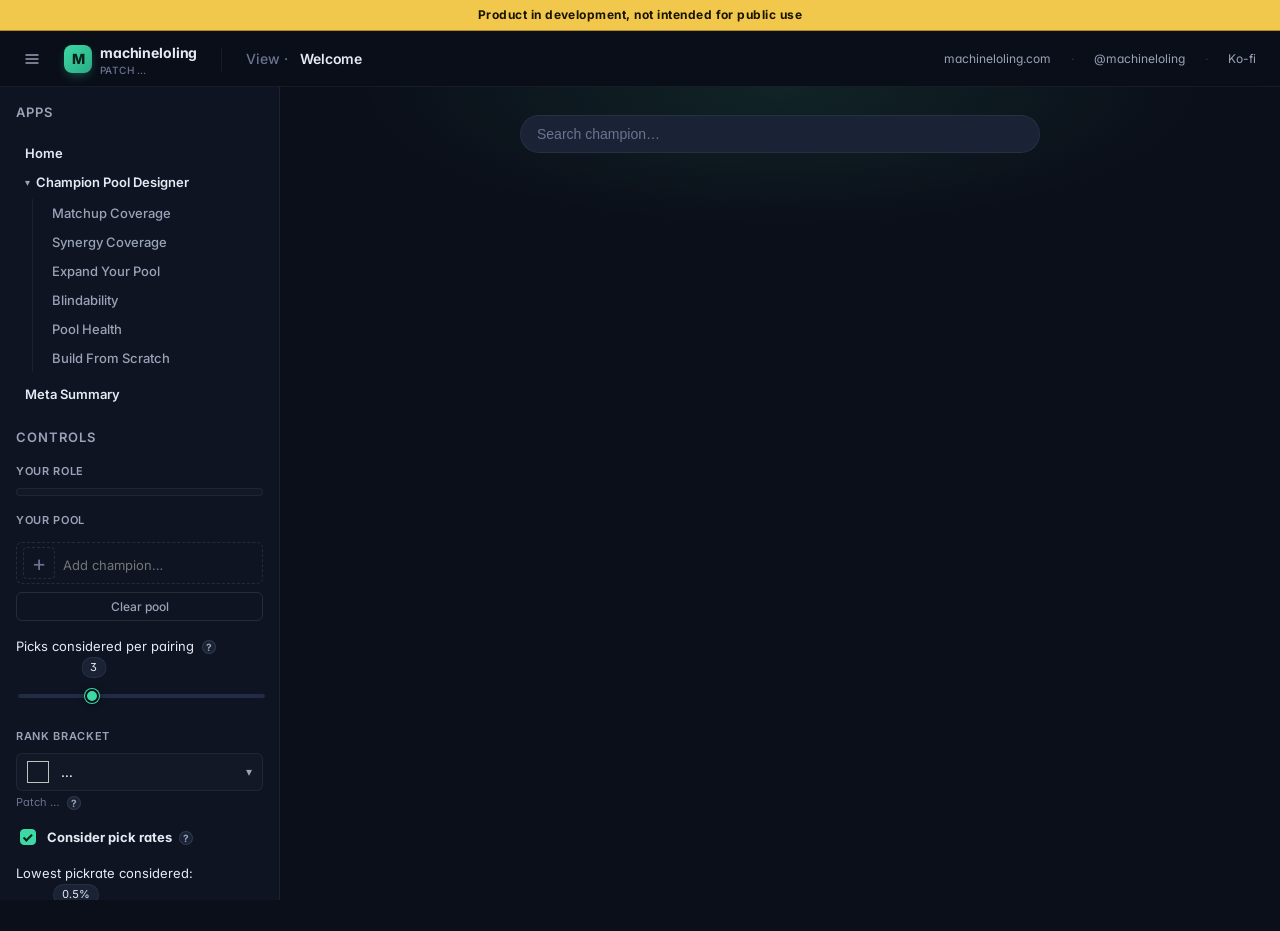
==== frontend/index.html @ 07b991ee "Rebrand to machineloling; strip welcome page to bare search bar Title + topbar now say 'machinelolin" ====
<!DOCTYPE html>
<html lang="en">
<head>
<meta charset="UTF-8">
<meta name="viewport" content="width=device-width, initial-scale=1">
<meta name="color-scheme" content="dark">
<meta name="theme-color" content="#0B0F19">
<title>machineloling</title>
<link rel="preconnect" href="https://fonts.googleapis.com">
<link rel="preconnect" href="https://fonts.gstatic.com" crossorigin>
<link rel="stylesheet" href="https://fonts.googleapis.com/css2?family=Inter:wght@400;500;600;700;800&display=swap">
<link rel="stylesheet" href="style.css?v=75">
<script src="https://cdn.plot.ly/plotly-cartesian-2.35.2.min.js" charset="utf-8"></script>
</head>
<body>
<div id="dev-banner" role="note">Product in development, not intended for public use</div>
<div id="app" class="app-shell" data-sidebar="expanded">
  <script>
    // Pre-paint: pick the correct sidebar state before the browser renders
    // the welcome content. This runs synchronously after <div id="app">
    // opens, so the attribute is set before first paint — no flash of an
    // overlay sidebar on phones while the main ES module loads.
    (function () {
      try {
        var el = document.currentScript && document.currentScript.parentElement;
        if (!el) el = document.getElementById("app");
        if (!el) return;
        var saved = null;
        try { saved = localStorage.getItem("sidebar"); } catch (_) {}
        var mm = window.matchMedia;
        var narrow = mm && (
          mm("(max-width: 1100px)").matches ||
          mm("(pointer: coarse) and (max-width: 1200px)").matches
        );
        var state = narrow
          ? "collapsed"
          : (saved === "collapsed" ? "collapsed" : "expanded");
        el.setAttribute("data-sidebar", state);
      } catch (_) { /* never let this block paint */ }
    })();
  </script>
  <header id="topbar">
    <button id="sidebar-toggle" class="icon-btn" aria-label="Toggle sidebar" title="Toggle sidebar">
      <svg viewBox="0 0 24 24" fill="none" stroke="currentColor" stroke-width="2" stroke-linecap="round" stroke-linejoin="round" aria-hidden="true">
        <line x1="3" y1="6"  x2="21" y2="6"/>
        <line x1="3" y1="12" x2="21" y2="12"/>
        <line x1="3" y1="18" x2="21" y2="18"/>
      </svg>
    </button>
    <div class="topbar-brand">
      <span class="brand-mark" aria-hidden="true">M</span>
      <span class="brand-name">
        machineloling
        <span class="brand-sub" id="brand-sub-patch">Patch …</span>
      </span>
    </div>
    <div class="topbar-divider" aria-hidden="true"></div>
    <div id="topbar-title" aria-live="polite">
      <span class="crumb">View ·</span>
      <span id="topbar-title-text">Welcome</span>
    </div>
    <div class="topbar-spacer"></div>
    <nav class="topbar-links" aria-label="Author links">
      <a href="https://machineloling.com/" target="_blank" rel="noopener noreferrer">machineloling.com</a>
      <span class="sep" aria-hidden="true">·</span>
      <a href="https://x.com/machineloling" target="_blank" rel="noopener noreferrer">@machineloling</a>
      <span class="sep" aria-hidden="true">·</span>
      <a href="https://ko-fi.com/machineloling" target="_blank" rel="noopener noreferrer">Ko-fi</a>
    </nav>
  </header>
  <aside id="sidebar">
    <nav id="app-nav" aria-label="Apps">
      <h1>Apps</h1>
      <button type="button" class="nav-item nav-standalone" data-view="welcome">Home</button>
      <div class="nav-group" data-app="cpd" data-expanded="true">
        <button type="button" class="nav-group-trigger" aria-expanded="true">
          <span class="nav-caret" aria-hidden="true">▾</span>
          <span class="nav-group-label">Champion Pool Designer</span>
        </button>
        <div class="nav-group-items">
          <button type="button" class="nav-item" data-view="matchup">Matchup Coverage</button>
          <button type="button" class="nav-item" data-view="synergy">Synergy Coverage</button>
          <button type="button" class="nav-item" data-view="replacements">Expand Your Pool</button>
          <button type="button" class="nav-item" data-view="blindability">Blindability</button>
          <button type="button" class="nav-item" data-view="health">Pool Health</button>
          <button type="button" class="nav-item" data-view="builder">Build From Scratch</button>
        </div>
      </div>
      <button type="button" class="nav-item nav-standalone" data-view="meta">Meta Summary</button>
    </nav>

    <h1>Controls</h1>

    <div class="field">
      <span class="field-label">Your role</span>
      <div id="role-strip" class="role-strip" role="radiogroup" aria-label="Your role"></div>
      <select id="role" class="visually-hidden" tabindex="-1" aria-hidden="true">
        <option value="TOP">TOP</option>
        <option value="JUNGLE">JUNGLE</option>
        <option value="MID">MID</option>
        <option value="ADC">ADC</option>
        <option value="SUP" selected>SUP</option>
      </select>
    </div>

    <div class="field">
      <span class="field-label">Your pool</span>
      <div id="pool-input-wrap" class="pool-stack">
        <div id="pool-chips"></div>
        <div id="pool-add-slot" class="pool-add-slot">
          <span class="pool-add-plus" aria-hidden="true">+</span>
          <input id="pool-search" type="text" placeholder="Add champion…" autocomplete="off">
        </div>
        <div id="pool-suggestions"></div>
      </div>
      <button id="clear-pool" class="btn-sm">Clear pool</button>
    </div>

    <label>Picks considered per pairing <span class="info-tip tip-right" tabindex="0" role="button" aria-label="More info" data-tip="Only your pool's X best champions against each opponent (or partner) count toward the score. Lower X rewards a single strong counter; higher X rewards depth.">?</span> <span id="top-x-val">3</span>
      <input id="top-x" type="range" min="1" max="8" step="1" value="3">
    </label>

    <div class="field">
      <span class="field-label">Rank bracket</span>
      <div id="rank-dropdown" class="rank-dropdown">
        <button id="rank-trigger" type="button" class="rank-trigger"
                aria-haspopup="listbox" aria-expanded="false"
                aria-label="Rank bracket">
          <img class="rank-trigger-icon" alt="">
          <span class="rank-trigger-label">…</span>
          <span class="rank-trigger-caret" aria-hidden="true">▾</span>
        </button>
        <div id="rank-menu" class="rank-menu" role="listbox" hidden></div>
      </div>
      <select id="patch" class="visually-hidden" tabindex="-1" aria-hidden="true"></select>
      <span class="hint" style="margin-left:0;"><span id="sidebar-patch-label">Patch …</span> <span class="info-tip tip-right" tabindex="0" role="button" aria-label="More info" data-tip="This bracket's pick rates drive PR-weighted scoring and the PR floor. Matchup and synergy Δ values come from a cross-patch D+ dataset (16.1–16.4), so they don't change when you switch brackets — only playrates do.">?</span></span>
    </div>

    <label class="checkbox-label">
      <input id="pr-weighted" type="checkbox" checked>
      <strong>Consider pick rates <span class="info-tip tip-right" tabindex="0" role="button" aria-label="More info" data-tip="Each opponent/partner column is weighted by its solo-queue pick rate, so common matchups count more than rare ones.">?</span></strong>
    </label>

    <label>Lowest pickrate considered: <span id="pr-floor-val">0.5%</span>
      <input id="pr-floor" type="range" min="0.1" max="2" step="0.05" value="0.5">
    </label>

    <div id="status"></div>
  </aside>

  <main id="main">
    <div class="tabs-top">
      <button class="tab-btn active" data-view="welcome">Welcome</button>
      <button class="tab-btn" data-view="matchup">Matchup Coverage</button>
      <button class="tab-btn" data-view="synergy">Synergy Coverage</button>
      <button class="tab-btn" data-view="replacements">Expand Your Pool</button>
      <button class="tab-btn" data-view="blindability">Blindability</button>
      <button class="tab-btn" data-view="meta">Meta summary</button>
      <button class="tab-btn" data-view="health">Pool Health</button>
      <button class="tab-btn" data-view="builder">Build From Scratch</button>
    </div>

    <!-- Welcome / landing tab -->
    <section id="view-welcome" class="view active">
      <div class="welcome-wrap">
        <div class="welcome-search-wrap">
          <input id="welcome-champ-search" class="welcome-champ-search" type="text"
                 placeholder="Search champion…" autocomplete="off" aria-label="Search champion">
        </div>
      </div>
    </section>

    <!-- Coverage tab content (Matchup + Synergy share this) -->
    <section id="view-coverage" class="view">
      <div class="tabs-sub" id="role-tabs"></div>
      <div id="coverage-headline"></div>
      <div id="coverage-problems"></div>
      <div id="heatmap"></div>
      <div class="hm-key">
        <span class="key-item"><span class="hm-key-swatch swatch-bold"></span>Bold cell = your top picks</span>
        <span class="key-item"><span class="hm-key-swatch swatch-faint"></span>Faint cell = rest of pool</span>
        <span class="key-item"><span class="hm-key-swatch swatch-grad"></span>Cell color = winrate edge (blue win → red loss)</span>
        <span class="key-item">Bar above = average edge of your top picks vs that opponent</span>
      </div>
      <div id="coverage-mvps"></div>
    </section>

    <!-- Blindability -->
    <section id="view-blindability" class="view">
      <div id="blind-scatter"></div>
      <div id="blind-table"></div>
    </section>

    <!-- Expand Your Pool (a.k.a. Replacement Finder, add-only) -->
    <section id="view-replacements" class="view">
      <details class="weights-collapsible" open>
        <summary>What matters to you</summary>
        <fieldset class="weights-box">
          <label>Lane matchups: <span id="w-in-lane-val">0.7</span>
            <input id="w-in-lane" type="range" min="0" max="1" step="0.1" value="0.7">
          </label>
          <label>Teamcomp Matchup: <span id="w-out-lane-val">0.5</span>
            <input id="w-out-lane" type="range" min="0" max="1" step="0.1" value="0.5">
          </label>
          <label>Team synergy: <span id="w-synergy-val">1.0</span>
            <input id="w-synergy" type="range" min="0" max="1" step="0.1" value="1.0">
          </label>
          <label>Blindability: <span id="w-blind-val">0.9</span>
            <input id="w-blind" type="range" min="0" max="1" step="0.1" value="0.9">
          </label>
        </fieldset>
      </details>
      <div id="repl-top-picks"></div>
      <h3 class="section-h">All candidates</h3>
      <div id="repl-table"></div>
    </section>

    <!-- Meta summary -->
    <section id="view-meta" class="view">
      <h2 style="color:var(--text);margin-bottom:6px;">Meta summary — <span id="meta-view-patch-label">patch …</span> <span class="info-tip" tabindex="0" role="button" aria-label="More info" data-tip="Stacked bars show each champion's share of role games, Silver → Master+. Bars sum to 100% per bracket. Ribbons connect the same champion across adjacent brackets so you can trace popularity shifts.">?</span></h2>
      <div id="meta-charts"></div>
    </section>

    <!-- Pool Health -->
    <section id="view-health" class="view">
      <div id="health-summary-head"></div>
      <h3 class="section-h">Pool strength curves</h3>
      <div id="health-strength"></div>
      <h3 class="section-h">Coverage by enemy role</h3>
      <div id="health-matchup-table"></div>
      <h3 class="section-h">Coverage by partner role</h3>
      <div id="health-synergy-table"></div>
      <h3 class="section-h">Redundancy — who overlaps in your pool</h3>
      <p class="muted" style="margin:-2px 0 8px;font-size:12px;">
        Correlations measure how similarly two pool members perform across the
        same opponents / partners. <b style="color:#3fb37f;">Green</b> = redundant
        coverage; <b style="color:#d97a4a;">orange</b> = complementary picks.
      </p>
      <div id="health-redundancy-table"></div>
      <div id="health-redundancy-heatmap" style="margin-top:18px;"></div>
    </section>

    <!-- Build From Scratch -->
    <section id="view-builder" class="view">
      <div class="eq-box" id="pb-equation"></div>
      <div class="builder-grid">
        <div class="builder-col">
          <h3 class="section-h">Definite picks <span class="muted" style="font-weight:400;font-size:12px;">— always in the pool</span></h3>
          <div class="pb-pool-stack">
            <div id="pb-definite-chips" class="pool-chips"></div>
            <div id="pb-definite-add" class="pool-add-slot">
              <input id="pb-definite-search" type="text" placeholder="Add a champion…">
              <div id="pb-definite-suggestions" class="pool-suggestions"></div>
            </div>
          </div>
        </div>
        <div class="builder-col">
          <h3 class="section-h">Maybe picks <span class="muted" style="font-weight:400;font-size:12px;">— candidates to fill the rest</span></h3>
          <div class="pb-pool-stack">
            <div id="pb-maybe-chips" class="pool-chips"></div>
            <div id="pb-maybe-add" class="pool-add-slot">
              <input id="pb-maybe-search" type="text" placeholder="Add a candidate…">
              <div id="pb-maybe-suggestions" class="pool-suggestions"></div>
            </div>
          </div>
        </div>
      </div>
      <div class="builder-controls">
        <label class="builder-target">
          <span>Target pool size: <b id="pb-target-val">6</b></span>
          <input id="pb-target" type="range" min="2" max="8" step="1" value="6">
        </label>
        <div id="pb-combo-count" class="pb-combo-count"></div>
        <button id="pb-build" class="btn-primary" type="button">Build pools</button>
      </div>

      <h3 class="section-h">Ranked pools</h3>
      <div id="pb-result-table"></div>

      <div id="pb-selected-summary"></div>
      <div id="pb-strength" style="margin-top:12px;"></div>

      <div class="pb-preview-head">
        <h3 class="section-h" style="margin:0;">Selected pool — coverage preview</h3>
        <label class="pb-view-label">View:
          <select id="pb-view" class="select-styled"></select>
        </label>
      </div>
      <div id="pb-selected-hm"></div>
    </section>
  </main>
</div>

<script>
  // Phase 5: data-source config consumed by src/api.js. Set baseUrl="" (or
  // delete this block) to fall back to the bundled ./data/ artifacts.
  window.POOL_DESIGNER_DATA = {
    baseUrl: "https://pooldesigner-demo.s3.amazonaws.com/artifacts",
    defaultTier: "diamond",
  };
</script>
<script type="module" src="src/main.js?v=75"></script>
<script data-goatcounter="https://machineloling.goatcounter.com/count"
        async src="//gc.zgo.at/count.js"></script>
</body>
</html>
---- frontend/style.css ----
/* ─────────────────────────────────────────────────────────────────────────
   Pool Designer — design system (U.GG-grade dark dashboard)

   All visual primitives are token-driven. JS-emitted class names from
   frontend/src/views/* and widgets/* are intentionally preserved here so
   no markup changes are required outside of the additive shell.
   ───────────────────────────────────────────────────────────────────────── */

:root {
  /* Surfaces ─ layered, never pure black */
  --bg:           #0B0F19;
  --surface-1:    #121826;   /* cards */
  --surface-2:    #1A2236;   /* elevated / hover */
  --surface-3:    #222B43;   /* row hover, selected */
  --surface-rail: #0E1422;   /* sidebar/topbar tint */
  --overlay:      rgba(11, 15, 25, 0.72);

  /* Borders / dividers */
  --border-subtle: rgba(255, 255, 255, 0.06);
  --border:        rgba(255, 255, 255, 0.10);
  --border-strong: rgba(255, 255, 255, 0.16);

  /* Text */
  --text:          #E6EAF2;
  --text-muted:    #9AA3B7;
  --text-dim:      #6B7390;
  --text-on-accent:#06231A;

  /* Accent (teal — preserves brand) */
  --accent:        #3DD9A4;
  --accent-strong: #6FE2B5;
  --accent-soft:   rgba(61, 217, 164, 0.14);
  --accent-bar:    rgba(61, 217, 164, 0.28);
  --accent-ring:   rgba(61, 217, 164, 0.45);

  /* Semantic data palette — encodes meaning, do not retheme */
  --c-matchup:     #E6C978;
  --c-synergy:     #7FC0E8;
  --c-blind:       #C9A4D8;
  --c-total:       #6FE2B5;
  --c-pos:         #3DD9A4;
  --c-neg:         #E07B4A;

  /* Radii */
  --r-sm:   6px;
  --r-md:   10px;
  --r-lg:   14px;
  --r-pill: 999px;

  /* Shadows */
  --shadow-sm:   0 1px 0 rgba(255,255,255,0.04) inset, 0 1px 2px rgba(0,0,0,0.4);
  --shadow-md:   0 8px 24px -8px rgba(0,0,0,0.6);
  --shadow-glow: 0 0 0 1px var(--accent-ring), 0 8px 28px -10px rgba(61,217,164,0.35);

  /* Spacing (8px grid) */
  --s-1:  4px;
  --s-2:  8px;
  --s-3: 12px;
  --s-4: 16px;
  --s-5: 20px;
  --s-6: 24px;
  --s-8: 32px;

  /* Typography */
  --font-sans: "Inter", -apple-system, BlinkMacSystemFont, "Segoe UI",
               system-ui, sans-serif;
  --font-num:  "Inter", ui-monospace, "SF Mono", Menlo, monospace;

  --fs-h1: 22px;
  --fs-h2: 16px;
  --fs-h3: 13px;
  --fs-body: 13px;
  --fs-sm: 12px;
  --fs-xs: 11px;

  /* Motion */
  --ease:     cubic-bezier(.2, .7, .2, 1);
  --dur-fast: 120ms;
  --dur:      180ms;

  /* Shell metrics */
  --topbar-h:    56px;
  --sidebar-w:   280px;
  --sidebar-w-collapsed: 64px;
}

/* ── Reset ─────────────────────────────────────────────────────────────── */
*, *::before, *::after { box-sizing: border-box; }
html, body { margin: 0; padding: 0; height: 100%; }
html, body { overflow-x: hidden; max-width: 100vw; }
body {
  background: var(--bg);
  color: var(--text);
  font-family: var(--font-sans);
  font-size: var(--fs-body);
  line-height: 1.5;
  -webkit-font-smoothing: antialiased;
  text-rendering: optimizeLegibility;
  font-feature-settings: "cv11", "ss01";
}
a { color: var(--accent-strong); text-decoration: none; }
a:hover { color: var(--accent); text-decoration: underline; }
button { font-family: inherit; }

/* Custom scrollbars (WebKit + Firefox) */
* { scrollbar-width: thin; scrollbar-color: var(--surface-3) transparent; }
*::-webkit-scrollbar { width: 10px; height: 10px; }
*::-webkit-scrollbar-track { background: transparent; }
*::-webkit-scrollbar-thumb {
  background: var(--surface-3);
  border: 2px solid transparent;
  background-clip: padding-box;
  border-radius: 8px;
}
*::-webkit-scrollbar-thumb:hover { background-color: var(--border-strong); background-clip: padding-box; }

/* Screen-reader-only helper (preserves hidden form-control semantics). */
.visually-hidden {
  position: absolute !important;
  width: 1px; height: 1px;
  padding: 0; margin: -1px;
  overflow: hidden; clip: rect(0, 0, 0, 0);
  white-space: nowrap; border: 0;
}

/* Focus rings (only when the user is keyboarding) */
:focus { outline: none; }
:focus-visible {
  outline: none;
  box-shadow: 0 0 0 2px var(--bg), 0 0 0 4px var(--accent-ring);
  border-radius: var(--r-sm);
}

/* ── App shell (grid) ──────────────────────────────────────────────────── */
.app-shell {
  display: grid;
  grid-template-columns: var(--sidebar-w) 1fr;
  grid-template-rows: var(--topbar-h) 1fr;
  grid-template-areas:
    "topbar topbar"
    "side   main";
  min-height: 100vh;
  transition: grid-template-columns var(--dur) var(--ease);
}
.app-shell[data-sidebar="collapsed"] {
  /* Collapsed = fully hidden sidebar at every viewport width. The sidebar
     itself is taken out of flow (position: fixed below) and slid off-screen,
     so the grid only needs a single main column. Avoids the previous 64px
     desktop "strip" state that confused users when they widened the window
     while collapsed. */
  grid-template-columns: 1fr;
  grid-template-areas:
    "topbar"
    "main";
}

/* Legacy #app fallback if shell wrapper is not present (defensive). */
#app:not(.app-shell) { display: flex; min-height: 100vh; }

/* ── Topbar ────────────────────────────────────────────────────────────── */
#topbar {
  grid-area: topbar;
  display: flex;
  align-items: center;
  gap: var(--s-4);
  padding: 0 var(--s-4);
  background: rgba(11, 15, 25, 0.78);
  backdrop-filter: saturate(140%) blur(10px);
  -webkit-backdrop-filter: saturate(140%) blur(10px);
  border-bottom: 1px solid var(--border-subtle);
  position: sticky; top: 0; z-index: 50;
}
.topbar-brand {
  display: flex; align-items: center; gap: var(--s-2);
  font-weight: 700; letter-spacing: -0.01em;
  color: var(--text);
  flex-shrink: 0;
}
.topbar-brand .brand-mark {
  width: 28px; height: 28px; border-radius: 8px;
  background: linear-gradient(135deg, var(--accent) 0%, #2BAA85 100%);
  display: grid; place-items: center;
  color: var(--text-on-accent);
  font-weight: 800; font-size: 14px;
  box-shadow: 0 4px 12px -4px rgba(61,217,164,0.5);
}
.topbar-brand .brand-name { font-size: 14px; }
.topbar-brand .brand-name .brand-sub {
  display: block; font-size: 10px; color: var(--text-dim);
  font-weight: 500; letter-spacing: 0.04em; text-transform: uppercase;
  line-height: 1; margin-top: 2px;
}
.topbar-divider {
  width: 1px; height: 24px;
  background: var(--border-subtle);
  margin: 0 var(--s-2);
}
#topbar-title {
  font-size: 14px;
  color: var(--text);
  font-weight: 600;
  letter-spacing: -0.005em;
}
#topbar-title .crumb {
  color: var(--text-dim);
  font-weight: 500;
  margin-right: var(--s-2);
}
.topbar-spacer { flex: 1; }
.topbar-links {
  display: flex; align-items: center; gap: var(--s-3);
  font-size: var(--fs-sm);
  color: var(--text-muted);
}
.topbar-links a {
  color: var(--text-muted);
  padding: 4px 8px;
  border-radius: var(--r-sm);
  transition: color var(--dur-fast), background var(--dur-fast);
}
.topbar-links a:hover { color: var(--text); background: var(--surface-2); text-decoration: none; }
.topbar-links .sep { color: var(--border-strong); }
.icon-btn {
  display: inline-grid; place-items: center;
  width: 32px; height: 32px;
  background: transparent;
  border: 1px solid transparent;
  border-radius: var(--r-sm);
  color: var(--text-muted);
  cursor: pointer;
  transition: background var(--dur-fast), color var(--dur-fast), border-color var(--dur-fast);
}
.icon-btn:hover { background: var(--surface-2); color: var(--text); border-color: var(--border-subtle); }
.icon-btn svg { width: 16px; height: 16px; }

/* ── Sidebar ───────────────────────────────────────────────────────────── */
#sidebar {
  grid-area: side;
  background: var(--surface-rail);
  border-right: 1px solid var(--border-subtle);
  padding: var(--s-4) var(--s-4) var(--s-6);
  overflow-y: auto;
  position: sticky;
  top: var(--topbar-h);
  max-height: calc(100vh - var(--topbar-h));
}

/* ── Dev banner ─────────────────────────────────────────────────────────── */
#dev-banner {
  position: sticky;
  top: 0;
  z-index: 100;
  background: #f1c84b;
  color: #1a1300;
  text-align: center;
  font-weight: 700;
  font-size: 12px;
  letter-spacing: 0.04em;
  padding: 6px 12px;
  border-bottom: 1px solid #b58a1e;
}

/* ── App nav (sidebar) ──────────────────────────────────────────────────── */
#app-nav { margin-bottom: var(--s-5); }
#app-nav h1 {
  font-size: 13px;
  font-weight: 600;
  margin: 0 0 var(--s-3);
  color: var(--text-muted);
  text-transform: uppercase;
  letter-spacing: 0.08em;
}
#app-nav .nav-group { margin-bottom: var(--s-2); }
#app-nav .nav-group-trigger {
  display: flex; align-items: center; gap: 6px;
  width: 100%;
  background: transparent;
  border: 1px solid transparent;
  border-radius: var(--r-sm);
  padding: 6px 8px;
  color: var(--text);
  font-size: 13px;
  font-weight: 600;
  cursor: pointer;
  text-align: left;
}
#app-nav .nav-group-trigger:hover { background: var(--surface-2); }
#app-nav .nav-caret {
  display: inline-block;
  transition: transform var(--dur-fast) var(--ease);
  font-size: 10px;
  color: var(--text-muted);
}
#app-nav .nav-group[data-expanded="false"] .nav-caret { transform: rotate(-90deg); }
#app-nav .nav-group[data-expanded="false"] .nav-group-items { display: none; }
#app-nav .nav-group-items {
  display: flex;
  flex-direction: column;
  gap: 1px;
  margin: 2px 0 6px 16px;
  padding-left: 8px;
  border-left: 1px solid var(--border-subtle);
}
#app-nav .nav-item {
  display: block;
  width: 100%;
  text-align: left;
  background: transparent;
  border: 1px solid transparent;
  border-radius: var(--r-sm);
  padding: 5px 10px;
  color: var(--text-muted);
  font-size: 13px;
  font-weight: 500;
  cursor: pointer;
}
#app-nav .nav-item:hover { background: var(--surface-2); color: var(--text); }
#app-nav .nav-item.active {
  background: var(--surface-2);
  color: var(--text);
  font-weight: 600;
  box-shadow: inset 2px 0 0 var(--accent);
}
#app-nav .nav-standalone { margin-top: 4px; padding-left: 8px; font-weight: 600; color: var(--text); }

/* Old horizontal tab strip retired in favor of sidebar nav. Kept in DOM
   so existing event handlers / tests don't break, but hidden visually. */
.tabs-top { display: none !important; }

/* ── Welcome champion search ───────────────────────────────────────────── */
.welcome-search-wrap {
  display: flex; justify-content: center;
  margin: 0 auto var(--s-5); max-width: 520px;
}
.welcome-champ-search {
  width: 100%;
  background: var(--surface-2);
  border: 1px solid var(--border-subtle);
  border-radius: 999px;
  padding: 10px 16px;
  font-size: 14px;
  color: var(--text);
  outline: none;
  transition: border-color var(--dur-fast), box-shadow var(--dur-fast);
}
.welcome-champ-search:focus {
  border-color: var(--accent);
  box-shadow: 0 0 0 3px rgba(61,217,164,0.15);
}
.welcome-champ-search::placeholder { color: var(--text-dim); }

#sidebar h1 {
  font-size: 13px;
  font-weight: 600;
  margin: 0 0 var(--s-4);
  color: var(--text-muted);
  text-transform: uppercase;
  letter-spacing: 0.08em;
}

/* Collapsed-sidebar: slide the sidebar fully off-screen. We keep the
   sidebar in the DOM (and don't toggle display) so its inline form-control
   state survives across collapse/expand cycles. */
.app-shell[data-sidebar="collapsed"] #sidebar {
  position: fixed;
  top: var(--topbar-h);
  left: 0; bottom: 0;
  width: min(var(--sidebar-w), 86vw);
  z-index: 60;
  transform: translateX(-100%);
  transition: transform var(--dur) var(--ease);
  box-shadow: var(--shadow-md);
}

#sidebar .field { margin-bottom: var(--s-4); color: var(--text); }
#sidebar .field-label {
  display: block;
  margin-bottom: var(--s-2);
  font-size: var(--fs-xs);
  font-weight: 600;
  color: var(--text-muted);
  text-transform: uppercase;
  letter-spacing: 0.06em;
}
#sidebar label {
  display: block;
  margin-bottom: var(--s-4);
  color: var(--text);
  font-size: var(--fs-body);
}

/* Slider value-pill convention: <span> right after the slider label.
   For sliders, the pill is upgraded to a floating bubble that tracks the
   thumb (positioned via inline `left` set in main.js). */
#sidebar label > span:not(.hint):not(.info-tip) {
  display: inline-block;
  margin-left: var(--s-1);
  padding: 1px 8px;
  background: var(--surface-2);
  border: 1px solid var(--border-subtle);
  border-radius: var(--r-pill);
  font-family: var(--font-num);
  font-variant-numeric: tabular-nums;
  font-size: var(--fs-xs);
  color: var(--text);
}
/* Slider rows: label-text on row 1, floating value bubble above the
   thumb, slider on row 2, hint below. */
#sidebar label:has(> input[type="range"]) { position: relative; }
#sidebar label:has(> input[type="range"]) > input[type="range"] {
  margin-top: 28px;
}
#sidebar label > span.slider-bubble {
  position: absolute;
  top: 20px;
  left: 0;
  margin-left: 0;
  transform: translateX(-50%);
  pointer-events: none;
  z-index: 2;
  background: var(--accent-soft, var(--surface-2));
  border-color: var(--accent);
  color: var(--text);
  transition: none;
  white-space: nowrap;
}

#sidebar select,
#sidebar input[type="text"] {
  width: 100%;
  background: var(--surface-1);
  color: var(--text);
  border: 1px solid var(--border-subtle);
  border-radius: var(--r-sm);
  padding: 6px 10px;
  margin-top: var(--s-1);
  font-size: var(--fs-body);
  font-family: inherit;
  transition: border-color var(--dur-fast), background var(--dur-fast);
}
#sidebar select:hover,
#sidebar input[type="text"]:hover { border-color: var(--border); }
#sidebar select:focus,
#sidebar input[type="text"]:focus { border-color: var(--accent); background: var(--surface-2); }

/* Custom range slider */
#sidebar input[type="range"] {
  -webkit-appearance: none; appearance: none;
  width: 100%;
  height: 22px;
  background: transparent;
  margin-top: var(--s-2);
  cursor: pointer;
}
#sidebar input[type="range"]::-webkit-slider-runnable-track {
  height: 4px; background: var(--surface-3);
  border-radius: var(--r-pill);
}
#sidebar input[type="range"]::-moz-range-track {
  height: 4px; background: var(--surface-3);
  border-radius: var(--r-pill);
}
#sidebar input[type="range"]::-webkit-slider-thumb {
  -webkit-appearance: none; appearance: none;
  width: 14px; height: 14px; margin-top: -5px;
  background: var(--accent);
  border: 2px solid var(--bg);
  border-radius: 50%;
  box-shadow: 0 0 0 1px var(--accent), 0 2px 6px rgba(0,0,0,0.5);
  transition: transform var(--dur-fast);
}
#sidebar input[type="range"]::-moz-range-thumb {
  width: 14px; height: 14px;
  background: var(--accent);
  border: 2px solid var(--bg);
  border-radius: 50%;
  box-shadow: 0 0 0 1px var(--accent), 0 2px 6px rgba(0,0,0,0.5);
}
#sidebar input[type="range"]:hover::-webkit-slider-thumb { transform: scale(1.15); }
#sidebar input[type="range"]:focus-visible::-webkit-slider-thumb { box-shadow: 0 0 0 4px var(--accent-ring); }

/* Custom checkbox */
#sidebar .checkbox-label {
  display: flex; flex-wrap: wrap; align-items: center; gap: var(--s-2);
}
#sidebar .checkbox-label input[type="checkbox"] {
  appearance: none; -webkit-appearance: none;
  width: 16px; height: 16px;
  background: var(--surface-1);
  border: 1px solid var(--border-strong);
  border-radius: 4px;
  cursor: pointer;
  display: grid; place-items: center;
  transition: background var(--dur-fast), border-color var(--dur-fast);
}
#sidebar .checkbox-label input[type="checkbox"]:checked {
  background: var(--accent);
  border-color: var(--accent);
}
#sidebar .checkbox-label input[type="checkbox"]:checked::after {
  content: ""; width: 9px; height: 5px;
  border-left: 2px solid var(--text-on-accent);
  border-bottom: 2px solid var(--text-on-accent);
  transform: rotate(-45deg) translate(0, -1px);
}

#sidebar .hint {
  display: block;
  color: var(--text-dim);
  font-size: var(--fs-xs);
  line-height: 1.45;
  margin-top: var(--s-1);
  margin-left: 0;
  flex-basis: 100%;
}

#sidebar .weights-box {
  background: var(--surface-1);
  border: 1px solid var(--border-subtle);
  border-radius: var(--r-md);
  padding: var(--s-3);
  margin: var(--s-2) 0 var(--s-4);
}
#sidebar .weights-box legend {
  color: var(--text-muted);
  font-size: var(--fs-xs);
  text-transform: uppercase;
  letter-spacing: 0.06em;
  padding: 0 var(--s-1);
}
#sidebar .weights-box label { font-size: var(--fs-sm); margin-top: var(--s-2); margin-bottom: var(--s-2); }
#sidebar .weights-box .hint { margin: 0 0 var(--s-2) 0; }

/* ── Info tip ──────────────────────────────────────────────────────────
   <span class="info-tip" data-tip="...">?</span>
   Small "(?)" glyph that reveals a themed tooltip on hover/focus.
   Use this in place of long inline explainer paragraphs. */
.info-tip {
  display: inline-flex;
  align-items: center;
  justify-content: center;
  width: 14px; height: 14px;
  margin-left: 4px;
  border-radius: 50%;
  background: var(--surface-2);
  color: var(--text-muted);
  border: 1px solid var(--border);
  font-size: 10px;
  font-weight: 700;
  line-height: 1;
  cursor: help;
  position: relative;
  user-select: none;
  /* `middle` keeps the glyph visually centred against neighbouring text
     of varying heights (slider labels with embedded value spans, checkbox
     rows where the (?) sits next to a checkbox input). `baseline` left
     it floating low against those siblings. */
  vertical-align: middle;
  transition: background var(--dur-fast), color var(--dur-fast), border-color var(--dur-fast);
}
.info-tip:hover,
.info-tip:focus-visible {
  background: var(--accent-soft);
  color: var(--accent);
  border-color: var(--accent-ring);
  outline: none;
}
.info-tip::after {
  /* The floater (see main.js _initInfoTips) handles the actual bubble so
     it can escape clipping containers like the sidebar; we keep nothing
     here. */
  content: none;
}
/* Body-level floater: rendered once, repositioned on hover/focus. */
.tip-floater {
  position: fixed;
  top: 0; left: 0;
  max-width: 280px;
  padding: 8px 10px;
  background: var(--surface-2);
  color: var(--text);
  border: 1px solid var(--border-strong);
  border-radius: var(--r-md);
  font-size: var(--fs-xs);
  line-height: 1.45;
  text-align: left;
  white-space: normal;
  box-shadow: 0 8px 24px rgba(0,0,0,0.5);
  opacity: 0;
  pointer-events: none;
  transition: opacity var(--dur-fast);
  z-index: 10000;
}
.tip-floater.visible { opacity: 1; }

/* Buttons */
.btn-sm {
  background: transparent;
  color: var(--text-muted);
  border: 1px solid var(--border);
  border-radius: var(--r-sm);
  padding: 6px 12px;
  font-size: var(--fs-sm);
  font-weight: 500;
  cursor: pointer;
  margin-top: var(--s-2);
  width: 100%;
  transition: background var(--dur-fast), color var(--dur-fast), border-color var(--dur-fast);
}
.btn-sm:hover { background: var(--surface-2); color: var(--text); border-color: var(--border-strong); }
.btn-primary {
  width: 100%;
  background: var(--accent);
  color: var(--text-on-accent);
  border: 1px solid var(--accent);
  border-radius: var(--r-sm);
  padding: 9px 16px;
  font-size: var(--fs-body);
  font-weight: 700;
  letter-spacing: 0.01em;
  cursor: pointer;
  margin-top: var(--s-2);
  transition: background var(--dur-fast), box-shadow var(--dur-fast), transform var(--dur-fast);
}
.btn-primary:hover { background: var(--accent-strong); box-shadow: var(--shadow-glow); transform: translateY(-1px); }
.btn-primary:active { transform: translateY(0); }
.btn-primary:disabled {
  background: var(--surface-2); border-color: var(--border-subtle);
  color: var(--text-dim); cursor: not-allowed;
  box-shadow: none; transform: none;
}

/* ── Role icon bar (sidebar + coverage sub-tabs) ──────────────────────── */
/* Continuous segmented control: outer track + flush inner segments. */
.role-strip {
  display: flex;
  align-items: stretch;
  gap: 2px;
  padding: 3px;
  background: var(--surface-1);
  border: 1px solid var(--border-subtle);
  border-radius: 8px;
}
.role-tile {
  flex: 1 1 0;
  min-width: 0;
  display: flex;
  align-items: center;
  justify-content: center;
  background: transparent;
  border: 1px solid transparent;
  border-radius: 4px;
  padding: 7px 0;
  cursor: pointer;
  transition: background var(--dur-fast), color var(--dur-fast), box-shadow var(--dur-fast);
}
.role-tile img {
  width: 20px; height: 20px;
  filter: brightness(1.8);
  opacity: 0.6;
  pointer-events: none;
  transition: opacity var(--dur-fast), filter var(--dur-fast);
}
.role-tile:hover { background: var(--surface-2); }
.role-tile:hover img { opacity: 0.95; }
.role-tile.active {
  background: var(--accent-soft);
  box-shadow: inset 0 0 0 1px var(--accent-ring);
}
.role-tile.active img { opacity: 1; filter: brightness(2.2); }

/* Coverage role sub-tabs + meta role tabs share the same compact
   segmented look so the bar is identical across Matchup, Synergy, and
   Playrate by Rank views. */
#role-tabs.role-strip,
.meta-role-tabs.role-strip {
  gap: 4px;
  padding: 3px;
  min-width: 0;
  width: max-content;
  max-width: 100%;
  /* #role-tabs also carries .tabs-sub which sets border-radius:pill;
     re-assert the squared 8px container here so coverage matches meta. */
  border-radius: 8px;
}
#role-tabs .role-tile,
.meta-role-tabs .role-tile {
  padding: 5px 10px;
}
#role-tabs .role-tile img,
.meta-role-tabs .role-tile img { width: 16px; height: 16px; }

/* ── Rank list (sidebar) ──────────────────────────────────────────────── */
.rank-list {
  display: flex;
  flex-direction: column;
  background: var(--surface-1);
  border: 1px solid var(--border-subtle);
  border-radius: var(--r-md);
  overflow: hidden;
}
.rank-row {
  display: flex;
  align-items: center;
  gap: var(--s-3);
  padding: 7px 10px;
  background: transparent;
  border: none;
  border-left: 3px solid transparent;
  color: var(--text);
  font-size: var(--fs-body);
  text-align: left;
  cursor: pointer;
  transition: background var(--dur-fast);
  font-family: inherit;
}
.rank-row + .rank-row { border-top: 1px solid var(--border-subtle); }
.rank-row img {
  width: 22px; height: 22px;
  object-fit: contain;
  flex-shrink: 0;
}
.rank-row .rank-name { flex: 1; font-weight: 500; }
.rank-row:hover { background: var(--surface-2); }
.rank-row.active {
  background: var(--surface-3);
  border-left-color: var(--accent);
  color: var(--text);
}
.rank-row[disabled] { opacity: 0.35; cursor: not-allowed; }

/* ── Rank dropdown (custom select with crests) ────────────────────────── */
.rank-dropdown { position: relative; margin-top: var(--s-1); }
.rank-trigger {
  display: flex;
  align-items: center;
  gap: var(--s-3);
  width: 100%;
  padding: 7px 10px;
  background: var(--surface-1);
  color: var(--text);
  border: 1px solid var(--border-subtle);
  border-radius: var(--r-sm);
  font-size: var(--fs-body);
  font-family: inherit;
  text-align: left;
  cursor: pointer;
  transition: border-color var(--dur-fast), background var(--dur-fast);
}
.rank-trigger:hover { border-color: var(--border); }
.rank-trigger:focus-visible,
.rank-dropdown.open .rank-trigger {
  outline: none;
  border-color: var(--accent);
  background: var(--surface-2);
}
.rank-trigger-icon {
  width: 22px; height: 22px;
  object-fit: contain;
  flex-shrink: 0;
}
.rank-trigger-icon[src=""] { visibility: hidden; }
.rank-trigger-label { flex: 1; font-weight: 500; }
.rank-trigger-caret {
  color: var(--text-muted, var(--text));
  font-size: 12px;
  transition: transform var(--dur-fast);
}
.rank-dropdown.open .rank-trigger-caret { transform: rotate(180deg); }

.rank-menu {
  position: absolute;
  top: calc(100% + 4px);
  left: 0;
  right: 0;
  z-index: 50;
  display: flex;
  flex-direction: column;
  background: var(--surface-1);
  border: 1px solid var(--border-subtle);
  border-radius: var(--r-md);
  box-shadow: 0 6px 18px rgba(0,0,0,0.35);
  overflow: hidden;
}
.rank-menu[hidden] { display: none; }
.rank-menu .rank-row { width: 100%; }
.rank-menu .rank-row.active {
  background: var(--surface-3);
  border-left-color: var(--accent);
}

/* ── Pool chip multiselect ────────────────────────────────────────────── */
#pool-input-wrap, .pool-input-wrap {
  background: var(--surface-1);
  border: 1px solid var(--border-subtle);
  border-radius: var(--r-sm);
  padding: 4px;
  margin-top: var(--s-1);
  position: relative;
  transition: border-color var(--dur-fast);
}
#pool-input-wrap:focus-within, .pool-input-wrap:focus-within {
  border-color: var(--accent);
}

/* Stacked variant (sidebar Your-pool): chips and add slot render as
   full-width vertical rows instead of pills. */
#pool-input-wrap.pool-stack {
  background: transparent;
  border: none;
  padding: 0;
  display: flex;
  flex-direction: column;
  gap: 6px;
}
.pool-stack #pool-chips {
  display: flex;
  flex-direction: column;
  gap: 4px;
}
.pool-row {
  display: flex;
  align-items: center;
  gap: 8px;
  padding: 4px 6px 4px 4px;
  background: var(--surface-1);
  border: 1px solid var(--border-subtle);
  border-radius: var(--r-sm);
  transition: background var(--dur-fast), border-color var(--dur-fast);
}
.pool-row:hover { background: var(--surface-2); border-color: var(--border); }
.pool-row img,
.pool-row .champ-icon {
  width: 32px; height: 32px;
  border-radius: 4px;
  flex-shrink: 0;
}
.pool-row-name {
  flex: 1;
  font-size: var(--fs-body);
  color: var(--text);
  overflow: hidden;
  text-overflow: ellipsis;
  white-space: nowrap;
}
.pool-row-x {
  background: transparent;
  border: none;
  color: var(--text-dim);
  font-size: 18px;
  line-height: 1;
  padding: 2px 6px;
  cursor: pointer;
  border-radius: var(--r-sm);
  transition: background var(--dur-fast), color var(--dur-fast);
}
.pool-row-x:hover { background: var(--c-neg); color: var(--text); }

.pool-add-slot {
  display: flex;
  align-items: center;
  gap: 8px;
  padding: 4px 6px;
  background: transparent;
  border: 1.5px dashed var(--border);
  border-radius: var(--r-sm);
  min-height: 42px;
  transition: border-color var(--dur-fast), background var(--dur-fast);
  cursor: text;
}
.pool-add-slot:hover,
.pool-add-slot:focus-within {
  border-color: var(--accent);
  border-style: solid;
  background: var(--surface-1);
}
.pool-add-plus {
  width: 32px; height: 32px;
  display: flex;
  align-items: center;
  justify-content: center;
  font-size: 22px;
  line-height: 1;
  color: var(--text-dim);
  border: 1.5px dashed var(--border);
  border-radius: 4px;
  flex-shrink: 0;
  transition: color var(--dur-fast), border-color var(--dur-fast);
}
.pool-add-slot:hover .pool-add-plus,
.pool-add-slot:focus-within .pool-add-plus {
  color: var(--accent);
  border-color: var(--accent);
  border-style: solid;
}
.pool-stack #pool-search {
  background: transparent !important;
  border: none !important;
  padding: 4px 0 !important;
  flex: 1;
  outline: none;
  color: var(--text);
  font-family: inherit;
  font-size: var(--fs-body);
  min-width: 0;
}

#pool-chips, .pool-chips, #pb-definite-chips, #pb-maybe-chips, #cmp-champ-chip {
  display: flex; flex-wrap: wrap; gap: 4px;
}
#pool-search, #pb-definite-search, #pb-maybe-search, #cmp-champ-search {
  background: transparent !important;
  border: none !important;
  padding: 4px 6px !important;
  flex: 1; min-width: 80px; outline: none;
  color: var(--text);
  font-family: inherit;
  font-size: var(--fs-body);
}
.pool-chip {
  display: inline-flex;
  align-items: center;
  gap: 6px;
  background: var(--surface-2);
  border: 1px solid var(--border-subtle);
  border-radius: var(--r-pill);
  padding: 2px 4px 2px 2px;
  font-size: var(--fs-sm);
  color: var(--text);
  transition: background var(--dur-fast), border-color var(--dur-fast);
}
.pool-chip:hover { background: var(--surface-3); border-color: var(--border); }
/* Default champion icon shape (used in tables, heatmap labels, comparer
   tiles, etc.) is a soft-cornered square. Inside pool chips and the
   sidebar role bar the icon is circular to match the rounded chip. */
.champ-icon { border-radius: 3px; }
.pool-chip img,
.pool-chip .champ-icon { width: 20px; height: 20px; border-radius: 50%; }
.pool-chip .x {
  cursor: pointer; color: var(--text-dim);
  padding: 0 4px;
  margin-left: 0;
  border-left: none;
  border-radius: var(--r-pill);
  font-size: 14px; line-height: 1;
  transition: color var(--dur-fast), background var(--dur-fast);
}
.pool-chip .x:hover { background: var(--c-neg); color: var(--text); }

#pool-suggestions, .pool-suggestions {
  position: absolute;
  top: 100%; left: 0; right: 0;
  background: var(--surface-2);
  border: 1px solid var(--border);
  border-radius: var(--r-sm);
  margin-top: 4px;
  max-height: 240px;
  overflow-y: auto;
  z-index: 1000;
  display: none;
  box-shadow: var(--shadow-md);
}
#pool-suggestions.open, .pool-suggestions.open { display: block; }
.suggestion {
  display: flex;
  align-items: center;
  gap: var(--s-2);
  padding: 6px 10px;
  cursor: pointer;
  color: var(--text);
  border-left: 2px solid transparent;
  transition: background var(--dur-fast), border-color var(--dur-fast);
}
.suggestion img { width: 20px; height: 20px; border-radius: 4px; }
.suggestion:hover, .suggestion.active {
  background: var(--surface-3);
  border-left-color: var(--accent);
}
.suggestion .pr {
  color: var(--text-dim);
  font-size: var(--fs-xs);
  margin-left: auto;
  font-variant-numeric: tabular-nums;
}

/* Status line with live dot */
#status {
  color: var(--text-dim);
  font-size: var(--fs-xs);
  margin-top: var(--s-4);
  min-height: 14px;
  display: flex; align-items: center; gap: var(--s-2);
  font-family: var(--font-num);
}
#status:not(:empty)::before {
  content: ""; width: 6px; height: 6px;
  background: var(--accent);
  border-radius: 50%;
  box-shadow: 0 0 8px var(--accent-ring);
  animation: pulse 1.6s ease-in-out infinite;
  flex-shrink: 0;
}
@keyframes pulse {
  0%, 100% { opacity: 1; }
  50%      { opacity: 0.35; }
}

/* ── Main area ────────────────────────────────────────────────────────── */
#main {
  grid-area: main;
  padding: var(--s-5) var(--s-6) var(--s-8);
  overflow-x: auto;
  min-width: 0;
  max-width: 1600px;
  margin: 0 auto;
  width: 100%;
}

/* ── Tabs (segmented pill) ────────────────────────────────────────────── */
.tabs-top, .tabs-sub {
  display: inline-flex;
  flex-wrap: wrap;
  gap: 2px;
  padding: 4px;
  background: var(--surface-1);
  border: 1px solid var(--border-subtle);
  border-radius: var(--r-pill);
  margin-bottom: var(--s-5);
  border-bottom: 1px solid var(--border-subtle);
}
.tabs-sub {
  margin-top: 0;
  margin-bottom: var(--s-4);
  padding: 3px;
}
.tab-btn {
  background: transparent;
  color: var(--text-muted);
  border: 1px solid transparent;
  border-radius: var(--r-pill);
  padding: 6px 14px;
  font-size: var(--fs-sm);
  font-weight: 500;
  cursor: pointer;
  transition: background var(--dur-fast), color var(--dur-fast);
  font-family: inherit;
}
.tab-btn:hover { background: var(--surface-2); color: var(--text); }
.tab-btn.active {
  background: var(--accent-soft);
  color: var(--accent-strong);
}
.tabs-sub .tab-btn { font-size: var(--fs-xs); padding: 4px 12px; }

/* ── View transitions ─────────────────────────────────────────────────── */
.view { display: none; }
.view.active {
  display: block;
  animation: viewIn var(--dur) var(--ease);
}
@keyframes viewIn {
  from { opacity: 0; transform: translateY(4px); }
  to   { opacity: 1; transform: translateY(0); }
}

/* ── Generic primitives ───────────────────────────────────────────────── */
.section-h {
  color: var(--text);
  font-size: var(--fs-h2);
  font-weight: 700;
  margin: var(--s-6) 0 var(--s-3);
  letter-spacing: -0.01em;
}
.section-h::before {
  content: ""; display: inline-block;
  width: 3px; height: 14px;
  background: var(--accent);
  border-radius: 2px;
  margin-right: var(--s-2);
  vertical-align: -2px;
}

.row-controls {
  display: flex; gap: var(--s-4); flex-wrap: wrap;
  margin-bottom: var(--s-3);
  align-items: flex-end;
}
.row-controls label {
  display: block; min-width: 200px;
  color: var(--text); font-size: var(--fs-body);
}
.row-controls select, .row-controls input[type="text"] {
  background: var(--surface-1);
  color: var(--text);
  border: 1px solid var(--border-subtle);
  border-radius: var(--r-sm);
  padding: 6px 10px;
  margin-top: var(--s-1);
  font-size: var(--fs-body);
  font-family: inherit;
  min-width: 180px;
}
.row-controls select:hover, .row-controls input[type="text"]:hover { border-color: var(--border); }
.row-controls select:focus, .row-controls input[type="text"]:focus { border-color: var(--accent); }
.row-controls .checkbox-label {
  display: flex; align-items: center; gap: var(--s-2);
  font-size: var(--fs-body);
}
.row-controls input[type="range"] {
  -webkit-appearance: none; appearance: none;
  width: 100%; height: 22px; background: transparent;
  cursor: pointer; margin-top: var(--s-2);
}
.row-controls input[type="range"]::-webkit-slider-runnable-track {
  height: 4px; background: var(--surface-3); border-radius: var(--r-pill);
}
.row-controls input[type="range"]::-webkit-slider-thumb {
  -webkit-appearance: none; appearance: none;
  width: 14px; height: 14px; margin-top: -5px;
  background: var(--accent);
  border: 2px solid var(--bg);
  border-radius: 50%;
  box-shadow: 0 0 0 1px var(--accent);
}

/* Card primitive — used by .welcome-tile, .eq-box, .strength-cell etc. */
.card {
  background: var(--surface-1);
  border: 1px solid var(--border-subtle);
  border-radius: var(--r-lg);
  padding: var(--s-4) var(--s-5);
  box-shadow: var(--shadow-sm);
}
.card.is-hoverable {
  transition: transform var(--dur) var(--ease),
              border-color var(--dur) var(--ease),
              box-shadow var(--dur) var(--ease);
}
.card.is-hoverable:hover {
  transform: translateY(-2px);
  border-color: var(--border);
  box-shadow: var(--shadow-md);
}

/* Table wrapper — gives every .std-table sticky-header + rounded card frame */
.table-wrap {
  background: var(--surface-1);
  border: 1px solid var(--border-subtle);
  border-radius: var(--r-md);
  overflow: hidden;
  margin-bottom: var(--s-4);
}
.table-wrap > .std-table { margin: 0; }

/* ── Coverage tab: stats banner ───────────────────────────────────────── */
#stats-banner {
  display: flex; flex-wrap: wrap; gap: var(--s-2);
  margin-bottom: var(--s-3);
}
.stat-pill {
  display: inline-flex; align-items: center; gap: var(--s-2);
  background: var(--surface-1);
  border: 1px solid var(--border-subtle);
  border-left: 3px solid var(--border);
  border-radius: var(--r-sm);
  padding: 6px 14px;
  font-size: var(--fs-sm);
  color: var(--text);
  font-variant-numeric: tabular-nums slashed-zero;
}
.stat-pill.cov         { border-left-color: var(--c-pos); }
.stat-pill.unc         { border-left-color: var(--c-neg); }
.stat-pill.delta-pos   { border-left-color: var(--c-pos); }
.stat-pill.delta-neg   { border-left-color: var(--c-neg); }

/* ── Plotly chart containers ──────────────────────────────────────────── */
#heatmap, #pb-selected-hm, #blind-scatter, #health-redundancy-heatmap {
  background: var(--surface-1);
  border: 1px solid var(--border-subtle);
  border-radius: var(--r-md);
  padding: var(--s-2);
  margin-bottom: var(--s-3);
}
#health-redundancy-heatmap { margin-top: var(--s-6); }

/* Blindability scatter: clip champion icons to circles and lift the
   hovered icon (scale + glow). JS in views/blind.js raises the hovered
   <image> to the end of its SVG group so it draws on top of neighbors. */
#blind-scatter image {
  /* For SVG <image>, the default clip-path reference box is view-box (the
     full plot area), so `circle(50%)` would be huge and never crop the
     icon. Anchor the clip to the element's own fill-box so it actually
     rounds each champion tile to a circle. */
  clip-path: circle(50% at center) fill-box;
  cursor: pointer;
  transform-box: fill-box;
  transform-origin: center;
  transition: transform var(--dur-base) ease-out,
              filter var(--dur-base) ease-out;
}
#blind-scatter image:hover,
#blind-scatter image.hovered {
  transform: scale(1.8);
  filter: drop-shadow(0 0 8px rgba(61, 217, 164, 0.85));
}

/* Heatmap key */
.hm-key {
  display: flex; flex-wrap: wrap;
  gap: var(--s-4);
  padding: var(--s-2) var(--s-3);
  margin: var(--s-2) 0 var(--s-3);
  background: var(--surface-1);
  border: 1px solid var(--border-subtle);
  border-radius: var(--r-sm);
  font-size: var(--fs-xs);
  color: var(--text-muted);
}
.hm-key .key-item { display: inline-flex; align-items: center; gap: 6px; white-space: nowrap; }
.hm-key-swatch {
  display: inline-block; width: 14px; height: 14px; border-radius: 3px;
  border: 1px solid var(--border-subtle); flex: 0 0 14px;
}
.hm-key-swatch.swatch-bold  { background: #6FE2B5; }
.hm-key-swatch.swatch-faint { background: rgba(230,234,242,0.18); }
.hm-key-swatch.swatch-grad  {
  background: linear-gradient(90deg, #E07B4A 0%, #1A2236 50%, #3DD9A4 100%);
  width: 28px; flex: 0 0 28px;
}

/* ── Coverage tab redesign ───────────────────────────────────────────── */
/* Headline answer card: one-sentence summary + filter chips. */
#coverage-headline { margin: var(--s-2) 0 var(--s-3); }
.cov-headline-card {
  display: flex; gap: var(--s-4); align-items: flex-start;
  background: var(--surface-1);
  border: 1px solid var(--border);
  border-left: 4px solid var(--accent);
  border-radius: var(--r-md);
  padding: var(--s-3) var(--s-4);
}
.cov-headline-main { flex: 1; min-width: 0; }
.cov-headline-big {
  font-size: 18px; line-height: 1.35; color: var(--text);
}
.cov-headline-big strong { color: var(--accent-strong); font-weight: 700; }
.cov-headline-mid {
  margin-top: 6px; font-size: var(--fs-body); color: var(--text-muted);
}
.cov-headline-mid strong { color: var(--text); font-weight: 600; }
.cov-headline-sub { margin-top: 8px; font-size: var(--fs-sm); }
.cov-headline-sub.cov-ok { color: var(--accent-strong); }
.cov-problem-link {
  color: var(--c-neg); text-decoration: none; font-weight: 600;
}
.cov-problem-link:hover { text-decoration: underline; }
.cov-headline-chips {
  display: flex; flex-direction: column; gap: 4px; align-items: flex-end;
  flex: 0 0 auto;
}
.cov-chip {
  font-size: 11px; color: var(--text-muted);
  background: var(--surface-2); border: 1px solid var(--border-subtle);
  border-radius: var(--r-pill); padding: 2px 10px;
  white-space: nowrap;
}

/* Problem matchups list */
#coverage-problems { margin: var(--s-3) 0 var(--s-4); }
.cov-section-h { display: flex; align-items: baseline; gap: 10px; margin: 0 0 var(--s-2); }
.cov-section-sub { font-size: var(--fs-sm); color: var(--text-dim); font-weight: 400; }
.cov-problem-list {
  display: grid;
  grid-template-columns: repeat(auto-fill, minmax(min(360px, 100%), 1fr));
  gap: 8px;
}
.cov-problem-row {
  display: flex; align-items: center; gap: var(--s-3);
  background: var(--surface-1);
  border: 1px solid var(--border-subtle);
  border-left: 3px solid var(--c-neg);
  border-radius: var(--r-sm);
  padding: 8px 12px;
}
.cov-problem-row.tone-loss { border-left-color: var(--c-neg); }
.cov-problem-row.tone-even { border-left-color: #c0a050; }
.cov-problem-row.tone-slim { border-left-color: #c0a050; }
.cov-problem-opp { display: flex; align-items: center; gap: 6px; min-width: 120px; }
.cov-problem-opp img { width: 28px; height: 28px; border-radius: 4px; }
.cov-problem-resp { display: flex; align-items: center; gap: 6px; flex-wrap: wrap; font-size: var(--fs-sm); color: var(--text); }
.cov-problem-resp img { width: 22px; height: 22px; border-radius: 4px; }
.cov-problem-label { color: var(--text-dim); }
.cov-problem-verdict { font-weight: 600; }
.cov-problem-verdict.tone-win  { color: var(--c-pos); }
.cov-problem-verdict.tone-slim { color: #e6c978; }
.cov-problem-verdict.tone-even { color: #e6c978; }
.cov-problem-verdict.tone-loss { color: var(--c-neg); }
.cov-problem-pct {
  color: var(--text-dim); font-size: 11px;
  background: var(--surface-2); border-radius: var(--r-pill);
  padding: 1px 8px; border: 1px solid var(--border-subtle);
  cursor: help;
}

/* MVPs / fillers card */
#coverage-mvps { margin-top: var(--s-4); }
.cov-mvp-card {
  display: grid; grid-template-columns: 1fr 1fr; gap: var(--s-4);
  background: var(--surface-1);
  border: 1px solid var(--border-subtle);
  border-radius: var(--r-md);
  padding: var(--s-3) var(--s-4);
}
.cov-mvp-col { display: flex; flex-direction: column; gap: 8px; min-width: 0; }
.cov-mvp-title {
  font-size: var(--fs-sm); text-transform: uppercase; letter-spacing: 0.06em;
  color: var(--text-muted); font-weight: 600; padding-bottom: 4px;
  border-bottom: 1px solid var(--border-subtle);
}
.cov-mvp-row { display: flex; align-items: center; gap: 10px; }
.cov-mvp-row img { width: 32px; height: 32px; border-radius: 5px; flex: 0 0 32px; }
.cov-mvp-text { display: flex; flex-direction: column; min-width: 0; }
.cov-mvp-text > b { color: var(--text); font-size: var(--fs-body); }
.cov-mvp-sub { color: var(--text-muted); font-size: var(--fs-xs); line-height: 1.3; }
.cov-mvp-row.cov-mvp-filler .cov-mvp-text > b { color: var(--text-muted); }

/* Coverage: uncovered chips */
#uncovered { margin-top: var(--s-4); }
.cov-banner {
  background: var(--accent-soft);
  border: 1px solid var(--accent);
  border-radius: var(--r-sm);
  padding: 8px 14px;
  font-weight: 600;
  color: var(--accent-strong);
  display: inline-block;
}
.uncov-chip {
  display: inline-flex; align-items: center; gap: 6px;
  background: var(--surface-1);
  border: 1px solid var(--border-subtle);
  border-left: 3px solid var(--c-neg);
  border-radius: var(--r-sm);
  padding: 5px 10px;
  margin: 3px;
  font-size: var(--fs-sm);
  line-height: 1.2;
}
.uncov-chip img { width: 20px; height: 20px; border-radius: 4px; }
.uncov-chip .best { color: var(--text-dim); font-size: 10px; display: block; }
.uncov-header { color: var(--text-muted); font-size: var(--fs-body); margin: 0 0 var(--s-2); }

/* Empty state */
.empty-msg {
  color: var(--text-dim);
  padding: var(--s-8) 0;
  text-align: center;
  font-size: var(--fs-body);
}

/* ── Expand Your Pool tab ─────────────────────────────────────────────── */

/* Weights collapsible (Score weights moved from Pool Health) */
.weights-collapsible {
  background: var(--surface-1);
  border: 1px solid var(--border-subtle);
  border-radius: var(--r-md);
  padding: var(--s-2) var(--s-3);
  margin: 0 0 var(--s-3);
}
.weights-collapsible > summary {
  cursor: pointer;
  color: var(--text-muted);
  font-size: var(--fs-xs);
  text-transform: uppercase;
  letter-spacing: 0.06em;
  padding: var(--s-1) 0;
  user-select: none;
}
.weights-collapsible[open] > summary { margin-bottom: var(--s-2); }
.weights-collapsible .weights-box {
  border: 0;
  padding: 0;
  margin: 0;
  display: grid;
  grid-template-columns: repeat(2, minmax(min(240px, 100%), 1fr));
  gap: var(--s-2) var(--s-4);
}
.weights-collapsible .weights-box label {
  display: flex;
  flex-direction: column;
  font-size: var(--fs-sm);
  gap: 2px;
}
.weights-collapsible .weights-box input[type="range"] { width: 100%; }

/* Top-3 picks cards */
.repl-top-grid {
  display: grid;
  grid-template-columns: repeat(auto-fit, minmax(min(280px, 100%), 1fr));
  gap: var(--s-2);
  margin: 0 0 var(--s-4);
}
.repl-top-card {
  display: grid;
  grid-template-columns: auto auto 1fr;
  align-items: center;
  gap: var(--s-2) var(--s-3);
  text-align: left;
  padding: var(--s-3);
  background: var(--surface-1);
  border: 1px solid var(--border-subtle);
  border-left: 4px solid var(--border-subtle);
  border-radius: var(--r-md);
  color: inherit;
  cursor: pointer;
  font: inherit;
  transition: transform 80ms, border-color 80ms, background 80ms;
}
.repl-top-card:hover { transform: translateY(-1px); background: var(--surface-2); }
.repl-top-card.tone-win  { border-left-color: var(--c-pos); }
.repl-top-card.tone-slim { border-left-color: var(--accent); }
.repl-top-card.tone-loss { border-left-color: var(--c-neg); }
.repl-top-rank {
  color: var(--text-dim);
  font-weight: 700;
  font-size: var(--fs-sm);
  width: 28px;
  text-align: right;
}
.repl-top-icon img { width: 44px; height: 44px; border-radius: 50%; display: block; }
.repl-top-body { min-width: 0; }
.repl-top-name { font-weight: 700; font-size: var(--fs-body); }
.repl-top-pp {
  margin-top: 2px;
  font-size: var(--fs-body);
  font-weight: 700;
}
.repl-top-card.tone-win  .repl-top-pp { color: var(--c-pos); }
.repl-top-card.tone-slim .repl-top-pp { color: var(--accent-strong); }
.repl-top-card.tone-loss .repl-top-pp { color: var(--c-neg); }
.repl-top-why {
  margin-top: 4px;
  color: var(--text-muted);
  font-size: var(--fs-sm);
  line-height: 1.35;
}

/* Candidates table — pillar pills + overall column */
.repl-table th { white-space: nowrap; }
.repl-table .repl-cand { white-space: nowrap; }
.repl-table .repl-overall {
  text-align: center;
  padding: 4px 10px;
  border-radius: 4px;
  font-size: var(--fs-body);
}
.repl-table .repl-overall.tone-win  { color: var(--c-pos); }
.repl-table .repl-overall.tone-slim { color: var(--accent-strong); }
.repl-table .repl-overall.tone-loss { color: var(--c-neg); }
.repl-table .repl-overall-sub {
  font-size: 10px;
  color: var(--text-dim);
  font-weight: 400;
  margin-top: 1px;
}
.repl-table .repl-pill {
  text-align: center;
  padding: 4px 8px;
  font-weight: 600;
  white-space: nowrap;
}
.repl-table .repl-pill.tone-win     { color: var(--c-pos); }
.repl-table .repl-pill.tone-loss    { color: var(--c-neg); }
.repl-table .repl-pill.tone-neutral { color: var(--text-muted); }
.repl-table .repl-arrow { display: inline-block; margin-right: 4px; font-size: 12px; }
.repl-table .cell-na { color: var(--text-dim); text-align: center; }
.repl-table tr.selected td { background: rgba(111, 226, 181, 0.08); }
.repl-table tbody tr { cursor: pointer; }
.repl-table tbody tr:hover td { background: var(--surface-2); }
.repl-table tbody tr.selected:hover td { background: rgba(111, 226, 181, 0.14); }

/* Equation card */
.eq-box {
  background: var(--surface-1);
  border: 1px solid var(--border-subtle);
  border-left: 3px solid var(--accent);
  border-radius: var(--r-md);
  padding: var(--s-3) var(--s-4);
  margin-bottom: var(--s-3);
  font-size: var(--fs-body);
  line-height: 1.55;
}
.eq-box .plain {
  color: var(--text-muted);
  font-size: var(--fs-xs);
  margin-top: var(--s-2);
  border-top: 1px solid var(--border-subtle);
  padding-top: var(--s-2);
}

/* ── Tables (.std-table) ──────────────────────────────────────────────── */
.std-table {
  width: 100%;
  border-collapse: separate;
  border-spacing: 0;
  font-size: var(--fs-body);
  font-variant-numeric: tabular-nums slashed-zero;
}
.std-table th {
  color: var(--text-muted);
  text-align: left;
  padding: 9px 12px;
  background: var(--surface-2);
  border-bottom: 1px solid var(--border);
  font-weight: 600;
  font-size: var(--fs-xs);
  text-transform: uppercase;
  letter-spacing: 0.06em;
  position: sticky; top: 0; z-index: 2;
}
.std-table td {
  padding: 7px 12px;
  line-height: 1.5;
  border-bottom: 1px solid var(--border-subtle);
}
.std-table tr:last-child td { border-bottom: none; }
.std-table tbody tr {
  transition: background var(--dur-fast);
}
.std-table tbody tr:hover td { background: var(--surface-2); }
.std-table img {
  width: 24px; height: 24px;
  border-radius: 4px;
  vertical-align: middle;
  border: 1px solid var(--border-subtle);
}

.std-table .th-desc {
  display: block;
  color: var(--text-dim);
  font-weight: 400;
  font-size: 10px;
  text-transform: none;
  letter-spacing: 0;
  margin-top: 2px;
}

/* Pool Health → Redundancy table: bigger icon + fonts, slim rank column,
   2px gutter between the champ icon and its neighbours (rank cell & name). */
.redundancy-table { font-size: calc(var(--fs-body) + 1px); }
.redundancy-table th { font-size: calc(var(--fs-xs) + 1px); }
.redundancy-table th.rank-col,
.redundancy-table td.rank-col {
  width: 44px;
  padding-right: 2px;
  text-align: center;
}
.redundancy-table td.rank-col + td { padding-left: 2px; }
.redundancy-table td img.champ-icon {
  width: 28px; height: 28px;
  margin-right: 4px;
}

/* Ban tab legend */
.ban-legend {
  display: flex; flex-wrap: wrap; gap: 6px 18px;
  margin: var(--s-2) 0 var(--s-1);
  color: var(--text-muted);
  font-size: var(--fs-sm);
  line-height: 1.5;
}
.ban-legend b { color: var(--text); font-weight: 600; }

/* Numeric color cells (correlation, blind z, ban score) */
.cell-pos, .cell-neg, .cell-na {
  text-align: center; color: var(--text); font-weight: 700;
  border-radius: var(--r-sm); padding: 5px 10px;
  font-variant-numeric: tabular-nums;
}
.cell-na { color: var(--text-dim); background: transparent; font-weight: 400; }

/* ── Ban Recommender ──────────────────────────────────────────────────── */
#ban-tables-grid {
  display: grid;
  grid-template-columns: repeat(auto-fit, minmax(min(260px, 100%), 1fr));
  gap: var(--s-3);
  margin-top: var(--s-3);
}
.ban-table-wrap {
  background: var(--surface-1);
  border: 1px solid var(--border-subtle);
  border-radius: var(--r-md);
  padding: var(--s-3) var(--s-3);
  max-height: 600px;
  overflow-y: auto;
  transition: border-color var(--dur-fast), transform var(--dur-fast);
}
.ban-table-wrap:hover { border-color: var(--border); }
.ban-table-wrap h4 {
  margin: 0 0 var(--s-2);
  color: var(--text);
  font-size: var(--fs-body);
  font-weight: 600;
  letter-spacing: -0.005em;
}
.ban-table { width: 100%; border-collapse: collapse; font-size: var(--fs-sm); font-variant-numeric: tabular-nums; }
.ban-table th {
  color: var(--text-muted);
  font-size: 10px;
  text-transform: uppercase;
  letter-spacing: 0.06em;
  text-align: left;
  padding: 4px 6px;
  border-bottom: 1px solid var(--border-subtle);
  font-weight: 600;
}
.ban-table td {
  padding: 5px 6px;
  border-bottom: 1px solid var(--border-subtle);
  vertical-align: middle;
}
.ban-table tr:hover td { background: var(--surface-2); }
.ban-table img { width: 28px; height: 28px; border-radius: 4px; vertical-align: middle; border: 1px solid var(--border-subtle); }

.ban-top-card {
  background: linear-gradient(135deg, var(--accent-soft), transparent 70%), var(--surface-1);
  border: 1px solid var(--accent);
  border-radius: var(--r-lg);
  padding: var(--s-4) var(--s-5);
  margin-top: var(--s-3);
  display: flex; align-items: center; gap: var(--s-4);
  box-shadow: var(--shadow-glow);
}
.ban-top-card img {
  width: 48px; height: 48px;
  border-radius: var(--r-sm);
  border: 1px solid var(--border);
}
.ban-top-card .label {
  font-size: var(--fs-xs);
  color: var(--text-muted);
  text-transform: uppercase;
  letter-spacing: 0.06em;
  font-weight: 600;
}
.ban-top-card .name {
  font-size: 20px;
  font-weight: 700;
  color: var(--text);
  letter-spacing: -0.01em;
  line-height: 1.1;
}
.ban-top-card .meta { font-size: var(--fs-sm); color: var(--text-muted); margin-top: var(--s-1); }

/* ── Pool Builder ─────────────────────────────────────────────────────── */
.builder-grid { display: block; margin-top: var(--s-2); }
.builder-controls {
  display: flex; flex-wrap: wrap; gap: var(--s-3); align-items: flex-end;
  margin-bottom: var(--s-3);
  padding: var(--s-3) var(--s-4);
  background: var(--surface-1);
  border: 1px solid var(--border-subtle);
  border-radius: var(--r-md);
}
.builder-controls > label {
  flex: 1 1 280px;
  display: block; margin-bottom: 0;
  color: var(--text); font-size: var(--fs-body);
}
.builder-controls > label.compact-label { flex: 0 0 180px; }
#pb-combo-count {
  padding: 7px 14px;
  border-radius: var(--r-pill);
  background: var(--accent-soft);
  border: 1px solid transparent;
  color: var(--accent-strong);
  font-size: var(--fs-sm);
  font-weight: 600;
  font-variant-numeric: tabular-nums;
  flex: 1 1 200px;
  align-self: center;
}
#pb-combo-count.over {
  background: rgba(224, 123, 74, 0.16);
  color: var(--c-neg);
}
#pb-build { flex: 0 0 140px; margin-top: 0; }

/* ── Replacement Finder ───────────────────────────────────────────────── */
#repl-locked-wrap {
  background: var(--surface-1);
  border: 1px solid var(--border-subtle);
  border-radius: var(--r-md);
  padding: var(--s-3) var(--s-4);
  margin: var(--s-2) 0;
}
#repl-locked-wrap label.lock-item {
  display: inline-flex; align-items: center; gap: var(--s-1);
  margin-right: var(--s-4);
  color: var(--text); font-size: var(--fs-sm);
}
#repl-locked-wrap label.lock-item input[type="checkbox"] {
  appearance: none; -webkit-appearance: none;
  width: 14px; height: 14px;
  background: var(--surface-2);
  border: 1px solid var(--border-strong);
  border-radius: 3px;
  cursor: pointer;
  display: grid; place-items: center;
}
#repl-locked-wrap label.lock-item input[type="checkbox"]:checked {
  background: var(--accent); border-color: var(--accent);
}
#repl-locked-wrap label.lock-item input[type="checkbox"]:checked::after {
  content: ""; width: 7px; height: 4px;
  border-left: 2px solid var(--text-on-accent);
  border-bottom: 2px solid var(--text-on-accent);
  transform: rotate(-45deg) translate(0, -1px);
}
#repl-locked-wrap img { width: 20px; height: 20px; border-radius: 4px; }
#repl-summary { margin: var(--s-3) 0; }

/* ── Welcome / landing tab ────────────────────────────────────────────── */
.welcome-wrap {
  /* Fill the main column. #main already enforces a 1600px max-width and
     centers itself, so further centering here would create a visible left
     margin whenever the sidebar is collapsed and #main expands to fill
     the viewport. */
  max-width: 100%;
  margin: 0;
  padding: var(--s-2) 0 var(--s-6);
  position: relative;
}
.welcome-wrap::before {
  content: "";
  position: absolute;
  inset: -20px -40px auto -40px;
  height: 240px;
  background: radial-gradient(ellipse 600px 200px at 50% 0,
              rgba(61,217,164,0.10), transparent 70%);
  pointer-events: none;
  z-index: -1;
}
.welcome-title {
  color: var(--text);
  margin: 0 0 var(--s-2);
  font-size: 32px;
  font-weight: 800;
  letter-spacing: -0.02em;
  line-height: 1.1;
}
.welcome-lead {
  color: var(--text-muted);
  margin: 0 0 var(--s-3);
  font-size: 15px;
  line-height: 1.5;
}
.welcome-links {
  color: var(--text-dim);
  font-size: var(--fs-sm);
  margin: 0 0 var(--s-6);
  display: flex; align-items: center; flex-wrap: wrap; gap: var(--s-2);
}
.welcome-links a {
  color: var(--accent-strong);
  padding: 4px 10px;
  background: var(--surface-1);
  border: 1px solid var(--border-subtle);
  border-radius: var(--r-pill);
  font-size: var(--fs-sm);
  transition: border-color var(--dur-fast), background var(--dur-fast);
}
.welcome-links a:hover { background: var(--surface-2); border-color: var(--accent); text-decoration: none; }
.welcome-links .sep { display: none; }

.welcome-group { margin: var(--s-6) 0; }
.welcome-group h3 {
  color: var(--text-muted);
  font-size: var(--fs-xs);
  text-transform: uppercase;
  letter-spacing: 0.1em;
  margin: 0 0 var(--s-3);
  font-weight: 700;
  display: flex; align-items: center; gap: var(--s-2);
}
.welcome-group h3::after {
  content: "";
  flex: 1;
  height: 1px;
  background: var(--border-subtle);
}

.welcome-tiles {
  display: grid; gap: var(--s-3);
  /* min(N, 100%) lets the column shrink below N on viewports narrower than
     N + container padding, instead of forcing horizontal overflow. */
  grid-template-columns: repeat(auto-fit, minmax(min(320px, 100%), 1fr));
}
.welcome-tile {
  display: flex; flex-direction: column; align-items: flex-start; gap: var(--s-1);
  background: var(--surface-1);
  border: 1px solid var(--border-subtle);
  border-radius: var(--r-lg);
  padding: var(--s-4) var(--s-5);
  color: var(--text); cursor: pointer; text-align: left;
  position: relative;
  overflow: hidden;
  transition: transform var(--dur) var(--ease),
              border-color var(--dur) var(--ease),
              box-shadow var(--dur) var(--ease);
  font-family: inherit;
}
.welcome-tile::after {
  content: "→";
  position: absolute;
  right: var(--s-4); top: var(--s-4);
  color: var(--text-dim);
  font-size: 18px;
  transform: translateX(-4px);
  opacity: 0;
  transition: transform var(--dur) var(--ease), opacity var(--dur) var(--ease), color var(--dur) var(--ease);
}
.welcome-tile:hover {
  background: var(--surface-1);
  border-color: var(--accent);
  transform: translateY(-2px);
  box-shadow: var(--shadow-md);
}
.welcome-tile:hover::after { transform: translateX(0); opacity: 1; color: var(--accent); }
.welcome-tile .wt-title {
  font-weight: 700;
  font-size: 15px;
  color: var(--text);
  letter-spacing: -0.01em;
  padding-right: var(--s-6);
}
.welcome-tile .wt-desc {
  font-size: var(--fs-sm);
  color: var(--text-muted);
  line-height: 1.55;
}

/* Patch notes */
.welcome-group.patch-notes {
  margin-top: var(--s-8);
  border-top: 1px solid var(--border-subtle);
  padding-top: var(--s-5);
}
.patch-notes-list { list-style: none; padding: 0; margin: 0; }
.patch-notes-list li {
  background: var(--surface-1);
  border: 1px solid var(--border-subtle);
  border-radius: var(--r-md);
  padding: var(--s-3) var(--s-4);
  margin-bottom: var(--s-2);
}
.patch-notes-list li strong { color: var(--c-matchup); font-weight: 700; font-size: var(--fs-body); }
.patch-notes-date {
  display: inline-block;
  color: var(--text-dim);
  font-size: var(--fs-xs);
  margin-left: var(--s-2);
  font-variant-numeric: tabular-nums;
}
.patch-notes-desc {
  display: block;
  color: var(--text-muted);
  font-size: var(--fs-sm);
  line-height: 1.55;
  margin-top: var(--s-1);
}
.patch-notes-desc em { color: var(--text); font-style: normal; font-weight: 600; }

/* ── Playrate by Rank tab ─────────────────────────────────────────────── */
#meta-charts {
  display: flex; flex-direction: column; gap: var(--s-3);
  max-width: 1400px;
}
.meta-controls-row {
  display: flex; align-items: center; justify-content: space-between;
  gap: var(--s-4); flex-wrap: wrap;
}
.meta-show-all-label {
  color: var(--text-muted); font-size: var(--fs-sm);
  cursor: pointer; display: flex; align-items: center; gap: var(--s-1);
}
.meta-show-all-label input { cursor: pointer; accent-color: var(--accent); }

.meta-panel-large {
  background: var(--surface-1);
  border: 1px solid var(--border-subtle);
  border-radius: var(--r-md);
  padding: var(--s-2);
}
.meta-svg-large { display: block; width: 100%; height: auto; }

.meta-svg-large path.ribbon { opacity: 0.22; transition: opacity var(--dur-fast); }
.meta-svg-large path.ribbon:not(.meta-dim) { opacity: 0.55; }
.meta-svg-large g.seg.meta-dim rect { opacity: 0.18; transition: opacity var(--dur-fast); }
.meta-svg-large g.seg.meta-dim image { opacity: 0.18; transition: opacity var(--dur-fast); }
.meta-svg-large path.ribbon.meta-dim { opacity: 0.04; }
.meta-svg-large g.seg:not(.meta-dim) rect { stroke: var(--text); stroke-width: 0.7; }
.meta-svg-large g.seg { cursor: default; }
.meta-svg-large g.leader path { transition: opacity var(--dur-fast); }
.meta-svg-large g.leader.meta-dim path { opacity: 0.1; }
.meta-svg-large g.leader.meta-dim image { opacity: 0.25; }
.meta-svg-large g.leader.meta-dim rect { opacity: 0.25; }

.meta-champ-grid-wrap { padding: var(--s-1) 0 var(--s-2); }
.meta-champ-grid-label {
  color: var(--text-muted);
  font-size: var(--fs-sm);
  margin-bottom: var(--s-2);
  display: flex; align-items: center; gap: var(--s-3);
}
.meta-champ-clear, .meta-champ-resync {
  padding: 4px 12px;
  background: transparent;
  border: 1px solid var(--border);
  color: var(--text-muted);
  cursor: pointer;
  border-radius: var(--r-pill);
  font-size: var(--fs-xs);
  font-family: inherit;
  transition: background var(--dur-fast), color var(--dur-fast);
}
.meta-champ-clear:hover, .meta-champ-resync:hover {
  color: var(--text); background: var(--surface-2);
}
.meta-champ-grid {
  display: flex; flex-wrap: wrap; gap: 4px; padding: var(--s-2);
  background: var(--surface-1);
  border: 1px solid var(--border-subtle);
  border-radius: var(--r-md);
}
.meta-champ-tile {
  width: 32px; height: 32px;
  border-radius: var(--r-sm);
  border: 2px solid transparent;
  cursor: pointer;
  opacity: 0.4;
  transition: opacity var(--dur-fast), border-color var(--dur-fast), transform var(--dur-fast);
  flex-shrink: 0; overflow: hidden;
}
.meta-champ-tile.selected { opacity: 1; border-color: var(--accent); }
.meta-champ-tile:hover { opacity: 0.85; transform: translateY(-1px); }
.meta-champ-tile.selected:hover { opacity: 1; }
.meta-champ-tile img { width: 100%; height: 100%; display: block; }

/* Hover tooltip */
.meta-tooltip {
  position: fixed; pointer-events: none; z-index: 200; display: none;
  align-items: center; gap: var(--s-2);
  background: var(--surface-2);
  border: 1px solid var(--border);
  border-radius: var(--r-md);
  padding: var(--s-2) var(--s-3);
  font-size: var(--fs-sm);
  box-shadow: var(--shadow-md);
  color: var(--text);
}
.meta-tooltip img { width: 32px; height: 32px; border-radius: var(--r-sm); flex-shrink: 0; }
.meta-tooltip .name { color: var(--text); font-weight: 700; font-size: var(--fs-body); }
.meta-tooltip .meta { color: var(--text-muted); font-size: var(--fs-xs); margin-top: 2px; }

/* ── Selected / in-pool row treatments ───────────────────────────────── */
tr.selected td {
  box-shadow: inset 0 1px 0 var(--accent-bar), inset 0 -1px 0 var(--accent-bar);
}
tr.selected td:first-child {
  box-shadow: inset 4px 0 0 var(--accent),
              inset 0 1px 0 var(--accent-bar),
              inset 0 -1px 0 var(--accent-bar);
}
tr.in-pool-row td { background: var(--accent-soft); }
.std-table tr[data-cand] { cursor: pointer; }
.std-table tr[data-cand]:hover td {
  box-shadow: inset 0 0 0 1px var(--accent-ring);
}

/* Compact table */
.std-table.compact-table {
  width: auto;
  border-spacing: 0;
}
.std-table.compact-table th,
.std-table.compact-table td {
  padding: 5px 10px;
  font-size: var(--fs-sm);
  white-space: nowrap;
}
.std-table.compact-table th { font-size: 10px; }

/* Horizontal scroll for big plots/tables */
#pb-result-table, #pb-selected-hm,
#repl-table, #repl-new-pool-hm,
#heatmap, #health-redundancy-heatmap {
  overflow-x: auto;
  max-width: 100%;
}

/* ── Pool strength summary (top of Pool Health tab) ───────────────────── */
.strength-grid {
  display: grid;
  grid-template-columns: repeat(4, minmax(min(220px, 100%), 1fr));
  gap: var(--s-3);
  margin: var(--s-2) 0 var(--s-5);
}
.strength-cell {
  background: var(--surface-1);
  border: 1px solid var(--border-subtle);
  border-radius: var(--r-lg);
  padding: var(--s-4);
  display: flex;
  flex-direction: column;
  gap: var(--s-1);
  transition: border-color var(--dur-fast), transform var(--dur-fast);
}
.strength-cell:hover {
  border-color: var(--border);
  transform: translateY(-1px);
}
.strength-label {
  font-size: var(--fs-xs);
  color: var(--text-muted);
  text-transform: uppercase;
  letter-spacing: 0.08em;
  font-weight: 600;
}
.strength-tier  {
  font-size: 28px;
  font-weight: 800;
  line-height: 1.1;
  letter-spacing: -0.02em;
  font-variant-numeric: tabular-nums;
}
.strength-plot  { height: 110px; }
.strength-meta  {
  font-size: var(--fs-xs);
  color: var(--text-muted);
  margin-top: var(--s-1);
  font-variant-numeric: tabular-nums;
}
.strength-meta b { color: var(--text); }

/* ── Skeleton loader ──────────────────────────────────────────────────── */
.skeleton {
  background: linear-gradient(90deg,
              var(--surface-1) 0%,
              var(--surface-2) 50%,
              var(--surface-1) 100%);
  background-size: 200% 100%;
  animation: shimmer 1.2s linear infinite;
  border-radius: var(--r-sm);
  min-height: 16px;
}
@keyframes shimmer {
  0%   { background-position: 200% 0; }
  100% { background-position: -200% 0; }
}

/* ── Responsive ───────────────────────────────────────────────────────── */
@media (max-width: 1100px) {
  #main { padding: var(--s-4) var(--s-4) var(--s-6); }
}
/* Mobile-overlay layout kicks in for narrow viewports OR for any touch
   device up through 1200px. Touch devices include phones-in-landscape,
   tablets, and 2-in-1s where the CSS viewport may report 1024+ but the
   physical screen is small. */
@media (max-width: 1100px), (pointer: coarse) and (max-width: 1200px) {
  .app-shell,
  .app-shell[data-sidebar="expanded"],
  .app-shell[data-sidebar="collapsed"] {
    grid-template-columns: 1fr;
    grid-template-areas: "topbar" "main";
  }
  #sidebar {
    position: fixed;
    top: var(--topbar-h);
    left: 0; bottom: 0;
    width: min(var(--sidebar-w), 86vw);
    z-index: 60;
    transform: translateX(-100%);
    transition: transform var(--dur) var(--ease);
    box-shadow: var(--shadow-md);
  }
  .app-shell[data-sidebar="expanded"] #sidebar { transform: translateX(0); }
  .app-shell[data-sidebar="expanded"]::after {
    content: "";
    position: fixed;
    inset: var(--topbar-h) 0 0 0;
    background: var(--overlay);
    z-index: 55;
  }
  #main {
    padding: var(--s-3) var(--s-3) var(--s-5);
    min-width: 0;
    max-width: 100vw;
    overflow-x: hidden;
    box-sizing: border-box;
  }
  .tabs-top { width: 100%; overflow-x: auto; }
  .topbar-brand .brand-name .brand-sub { display: none; }
  .welcome-title { font-size: 26px; }
  /* Topbar fits in 56px height with no wrap. On narrow viewports the brand,
     divider, view-crumb and full author-link row don't fit — progressively
     hide non-essentials so the hamburger + brand remain. */
  .topbar-divider { display: none; }
  #topbar-title { display: none; }
  .topbar-links { font-size: var(--fs-xs); gap: var(--s-2); }
  .topbar-links a { padding: 4px 6px; }
  .topbar-links .sep { display: none; }
  /* Sidebar form controls were sized for a fixed 280px column; on the
     mobile overlay they're fine, but shrink min-widths so nothing forces
     horizontal overflow if any of them escape into #main. */
  .row-controls label,
  .row-controls select,
  .row-controls input[type="text"] { min-width: 0; }
  /* Plotly charts: make them obey their container width. */
  #heatmap, #blind-scatter, #health-redundancy-heatmap,
  #heatmap .plot-container, #blind-scatter .plot-container { max-width: 100%; }
  /* Welcome tile grids stay single-column. */
  .welcome-tile-row { grid-template-columns: 1fr !important; }
}
@media (max-width: 700px) {
  /* Tighter spacing on small phones. */
  #main { padding: var(--s-2) var(--s-3) var(--s-5); }
  .welcome-title { font-size: 22px; }
  /* Below 700px we drop the author-links from the topbar entirely — they
     are duplicated inside the welcome page "chip" links so nothing is lost. */
  .topbar-links { display: none; }
  /* And shrink the brand to just its mark; full "Pool Designer" wordmark
     is still discoverable via the hamburger/sidebar. */
  .topbar-brand .brand-name { display: none; }
  /* Tabs row: smaller padding so 2 tab buttons fit per row at 375px. */
  .tabs-top button, .tabs-top .pill { padding: 6px 10px; font-size: var(--fs-sm); }
}

/* ── Motion preferences ───────────────────────────────────────────────── */
@media (prefers-reduced-motion: reduce) {
  *, *::before, *::after {
    animation-duration: 0.001ms !important;
    transition-duration: 0.001ms !important;
  }
}

/* ── Print ────────────────────────────────────────────────────────────── */
@media print {
  #sidebar, #topbar { display: none !important; }
  .app-shell { display: block; }
  #main { padding: 0; max-width: none; }
  body { background: white; color: black; }
}

/* -- Pool Health tab ---------------------------------------------------- */
.health-headline {
  display: grid;
  grid-template-columns: repeat(auto-fit, minmax(220px, 1fr));
  gap: var(--s-4);
  margin: 0 0 var(--s-6);
}
.health-stat {
  background: var(--surface-1);
  border: 1px solid var(--border);
  border-radius: var(--r-md);
  padding: var(--s-4) var(--s-5);
  box-shadow: var(--shadow-sm);
}
.health-stat-label { font-size: var(--fs-sm); font-weight: 600; letter-spacing: .03em; text-transform: uppercase; }
.health-stat-value { font-size: 32px; font-weight: 700; color: var(--text); margin: 4px 0 2px; line-height: 1; }
.health-stat-value .pct { font-size: 18px; color: var(--text-dim); font-weight: 600; margin-left: 2px; }
.health-stat-sub { font-size: var(--fs-sm); color: var(--text-dim); }
.health-stat-sub .muted { color: var(--text-muted); }

.health-cov-cell { display: flex; align-items: center; gap: 10px; min-width: 160px; }
.health-cov-bar {
  flex: 1; height: 8px; background: var(--surface-3);
  border-radius: 4px; overflow: hidden; min-width: 60px;
}
.health-cov-bar > div { height: 100%; border-radius: 4px; transition: width .25s ease; }
.health-cov-text { font-size: var(--fs-sm); white-space: nowrap; }
.health-cov-text .muted { color: var(--text-muted); margin-left: 4px; }

.th-desc { display: block; font-weight: 400; font-size: 10px; color: var(--text-muted); margin-top: 2px; }
.cell-na { text-align: center; color: var(--text-muted); }

.redundancy-table td { vertical-align: middle; }

/* -- Build From Scratch tab --------------------------------------------- */
.builder-grid {
  display: grid;
  grid-template-columns: 1fr 1fr;
  gap: var(--s-5);
  margin: var(--s-4) 0;
}
@media (max-width: 900px) { .builder-grid { grid-template-columns: 1fr; } }
.builder-col {
  background: var(--surface-1);
  border: 1px solid var(--border);
  border-radius: var(--r-md);
  padding: var(--s-3) var(--s-4) var(--s-4);
}
.builder-col .section-h { margin-top: 0; }
.pb-pool-stack {
  position: relative;
  display: flex; flex-direction: column; gap: var(--s-2);
}
.pb-pool-stack .pool-add-slot { position: relative; }
.pb-pool-stack input[type='text'] {
  width: 100%; padding: 6px 10px; border-radius: var(--r-sm);
  background: var(--surface-0); color: var(--text);
  border: 1px solid var(--border);
}
.pb-pool-stack input[type='text']:focus {
  outline: none; border-color: var(--accent);
  box-shadow: 0 0 0 2px var(--accent-soft, rgba(111,226,181,0.15));
}

.builder-controls {
  display: flex; flex-wrap: wrap; gap: var(--s-4);
  align-items: center; padding: var(--s-3) 0 var(--s-5);
}
.builder-target { display: flex; flex-direction: column; gap: 4px; min-width: 200px; }
.builder-target input[type='range'] { width: 200px; }

.pb-combo-count {
  flex: 1;
  padding: 6px 12px;
  border-radius: var(--r-sm);
  background: var(--surface-2);
  color: var(--text-dim);
  font-size: var(--fs-sm);
  border: 1px solid var(--border);
}
.pb-combo-count.ok { color: var(--text); border-color: var(--accent-soft, transparent); }
.pb-combo-count.warn,
.pb-combo-count.over { color: #e69458; border-color: rgba(217,122,74,0.4); background: rgba(217,122,74,0.08); }
.pb-combo-count b { color: var(--text); }

.pb-pool-icon { width: 18px; height: 18px; border-radius: 2px; vertical-align: middle; margin: 0 1px; }
.pb-pool-cell { line-height: 1.0; white-space: nowrap; }

.pb-selected-row {
  display: flex; flex-wrap: wrap; align-items: center; gap: 8px;
  padding: var(--s-3) var(--s-4); margin-top: var(--s-3);
  background: var(--surface-1); border: 1px solid var(--border);
  border-radius: var(--r-md); font-size: var(--fs-body);
}
.pb-selected-label { font-weight: 600; color: var(--text); margin-right: 6px; }
.pb-sep { color: var(--text-muted); margin: 0 4px; }

.pb-preview-head {
  display: flex; align-items: baseline; gap: var(--s-4);
  margin-top: var(--s-5);
}
.pb-view-label {
  font-size: var(--fs-sm); color: var(--text-dim);
  display: flex; align-items: center; gap: 6px;
}

#pb-result-table tr.selected td {
  background: var(--accent-soft, rgba(111,226,181,0.12)) !important;
  box-shadow: inset 3px 0 0 var(--accent);
}
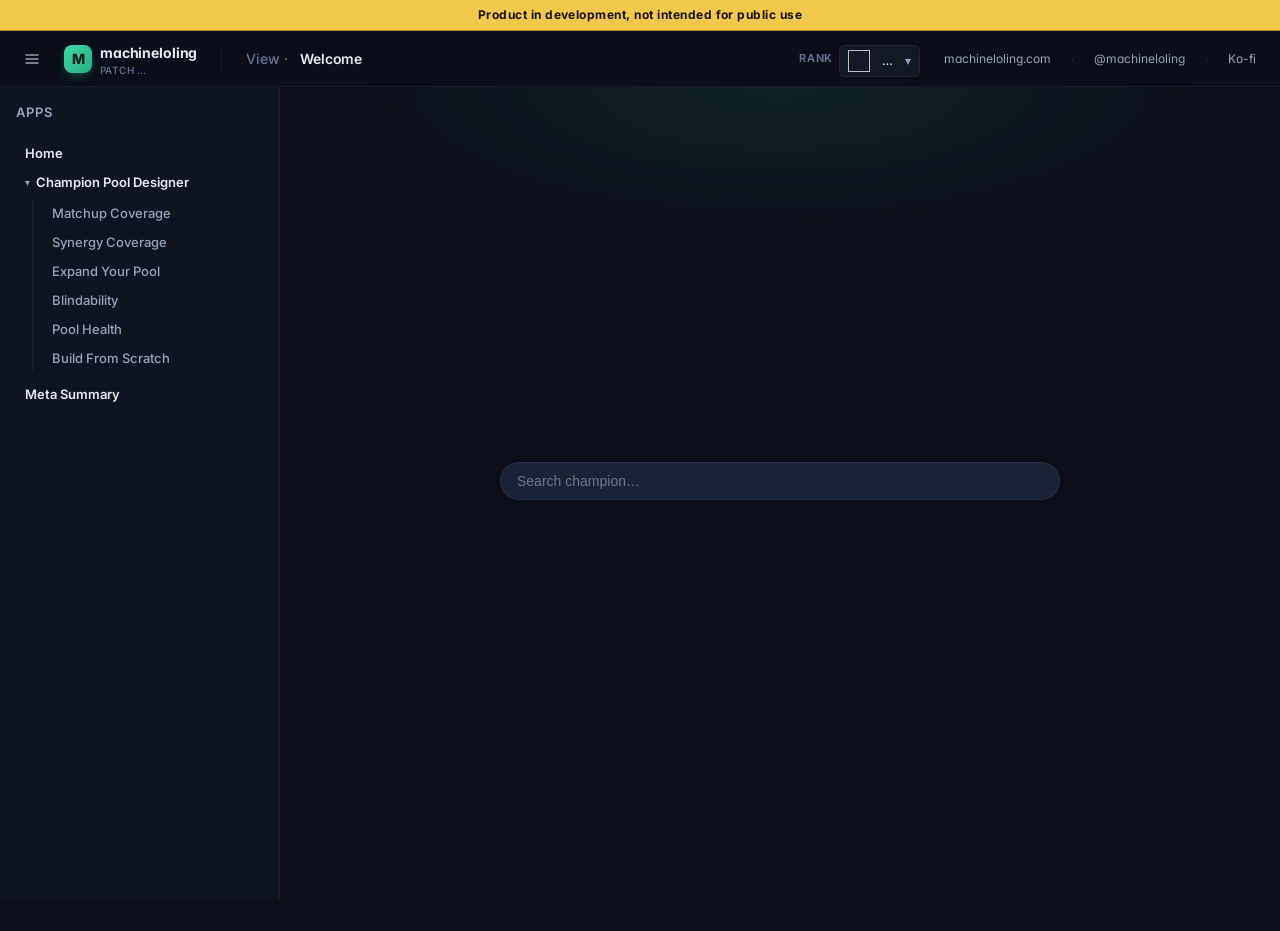
==== commit 67247524: "Move rank to topbar, gate pool designer controls, vertically center search Rank bracket dropdown liv" ====
--- a/frontend/index.html
+++ b/frontend/index.html
@@ -9,7 +9,7 @@
 <link rel="preconnect" href="https://fonts.googleapis.com">
 <link rel="preconnect" href="https://fonts.gstatic.com" crossorigin>
 <link rel="stylesheet" href="https://fonts.googleapis.com/css2?family=Inter:wght@400;500;600;700;800&display=swap">
-<link rel="stylesheet" href="style.css?v=75">
+<link rel="stylesheet" href="style.css?v=76">
 <script src="https://cdn.plot.ly/plotly-cartesian-2.35.2.min.js" charset="utf-8"></script>
 </head>
 <body>
@@ -60,6 +60,20 @@
       <span id="topbar-title-text">Welcome</span>
     </div>
     <div class="topbar-spacer"></div>
+    <div class="field topbar-rank" id="topbar-rank-wrap">
+      <span class="field-label" style="font-size:11px;">Rank</span>
+      <div id="rank-dropdown" class="rank-dropdown">
+        <button id="rank-trigger" type="button" class="rank-trigger"
+                aria-haspopup="listbox" aria-expanded="false"
+                aria-label="Rank bracket">
+          <img class="rank-trigger-icon" alt="">
+          <span class="rank-trigger-label">…</span>
+          <span class="rank-trigger-caret" aria-hidden="true">▾</span>
+        </button>
+        <div id="rank-menu" class="rank-menu" role="listbox" hidden></div>
+      </div>
+      <select id="patch" class="visually-hidden" tabindex="-1" aria-hidden="true"></select>
+    </div>
     <nav class="topbar-links" aria-label="Author links">
       <a href="https://machineloling.com/" target="_blank" rel="noopener noreferrer">machineloling.com</a>
       <span class="sep" aria-hidden="true">·</span>
@@ -89,7 +103,8 @@
       <button type="button" class="nav-item nav-standalone" data-view="meta">Meta Summary</button>
     </nav>
 
-    <h1>Controls</h1>
+    <div id="cpd-controls" class="cpd-only">
+    <h1>Pool Designer</h1>
 
     <div class="field">
       <span class="field-label">Your role</span>
@@ -120,22 +135,6 @@
       <input id="top-x" type="range" min="1" max="8" step="1" value="3">
     </label>
 
-    <div class="field">
-      <span class="field-label">Rank bracket</span>
-      <div id="rank-dropdown" class="rank-dropdown">
-        <button id="rank-trigger" type="button" class="rank-trigger"
-                aria-haspopup="listbox" aria-expanded="false"
-                aria-label="Rank bracket">
-          <img class="rank-trigger-icon" alt="">
-          <span class="rank-trigger-label">…</span>
-          <span class="rank-trigger-caret" aria-hidden="true">▾</span>
-        </button>
-        <div id="rank-menu" class="rank-menu" role="listbox" hidden></div>
-      </div>
-      <select id="patch" class="visually-hidden" tabindex="-1" aria-hidden="true"></select>
-      <span class="hint" style="margin-left:0;"><span id="sidebar-patch-label">Patch …</span> <span class="info-tip tip-right" tabindex="0" role="button" aria-label="More info" data-tip="This bracket's pick rates drive PR-weighted scoring and the PR floor. Matchup and synergy Δ values come from a cross-patch D+ dataset (16.1–16.4), so they don't change when you switch brackets — only playrates do.">?</span></span>
-    </div>
-
     <label class="checkbox-label">
       <input id="pr-weighted" type="checkbox" checked>
       <strong>Consider pick rates <span class="info-tip tip-right" tabindex="0" role="button" aria-label="More info" data-tip="Each opponent/partner column is weighted by its solo-queue pick rate, so common matchups count more than rare ones.">?</span></strong>
@@ -144,6 +143,7 @@
     <label>Lowest pickrate considered: <span id="pr-floor-val">0.5%</span>
       <input id="pr-floor" type="range" min="0.1" max="2" step="0.05" value="0.5">
     </label>
+    </div>
 
     <div id="status"></div>
   </aside>
@@ -299,7 +299,7 @@
     defaultTier: "diamond",
   };
 </script>
-<script type="module" src="src/main.js?v=75"></script>
+<script type="module" src="src/main.js?v=76"></script>
 <script data-goatcounter="https://machineloling.goatcounter.com/count"
         async src="//gc.zgo.at/count.js"></script>
 </body>
--- a/frontend/style.css
+++ b/frontend/style.css
@@ -327,10 +327,43 @@
    so existing event handlers / tests don't break, but hidden visually. */
 .tabs-top { display: none !important; }
 
+/* ── CPD-only sidebar controls ─────────────────────────────────────────── */
+/* Shown only when an active view belongs to the Champion Pool Designer
+   group. Toggle is driven by data-view-group on .app-shell. */
+#cpd-controls { display: none; }
+.app-shell[data-view-group="cpd"] #cpd-controls { display: block; }
+#cpd-controls h1 {
+  font-size: 13px;
+  font-weight: 600;
+  margin: 0 0 var(--s-3);
+  color: var(--text-muted);
+  text-transform: uppercase;
+  letter-spacing: 0.08em;
+}
+
+/* ── Topbar rank bracket ───────────────────────────────────────────────── */
+.topbar-rank {
+  display: flex; align-items: center; gap: 6px;
+  margin: 0;
+}
+.topbar-rank .field-label {
+  color: var(--text-dim);
+  text-transform: uppercase;
+  letter-spacing: 0.06em;
+  font-weight: 600;
+}
+.topbar-rank .rank-trigger { padding: 4px 8px; font-size: 12px; }
+
 /* ── Welcome champion search ───────────────────────────────────────────── */
+.welcome-wrap {
+  min-height: calc(100vh - var(--topbar-h) - 80px);
+  display: flex; flex-direction: column;
+  align-items: center; justify-content: center;
+}
 .welcome-search-wrap {
   display: flex; justify-content: center;
-  margin: 0 auto var(--s-5); max-width: 520px;
+  width: 100%; max-width: 560px;
+  margin: 0 auto;
 }
 .welcome-champ-search {
   width: 100%;
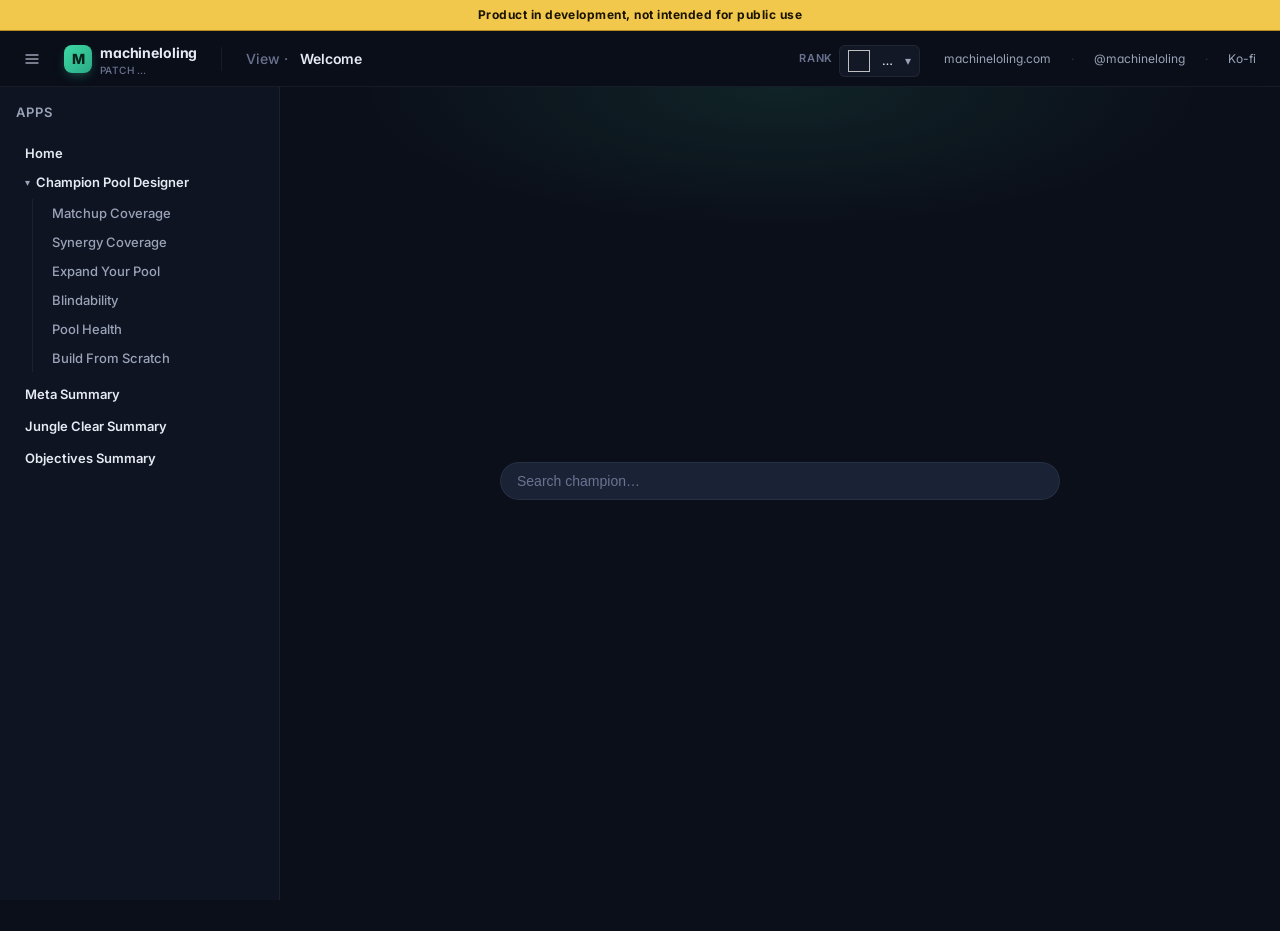
==== commit 2060dc16: "Add placeholder apps: Jungle Clear Summary and Objectives Summary" ====
--- a/frontend/index.html
+++ b/frontend/index.html
@@ -9,7 +9,7 @@
 <link rel="preconnect" href="https://fonts.googleapis.com">
 <link rel="preconnect" href="https://fonts.gstatic.com" crossorigin>
 <link rel="stylesheet" href="https://fonts.googleapis.com/css2?family=Inter:wght@400;500;600;700;800&display=swap">
-<link rel="stylesheet" href="style.css?v=76">
+<link rel="stylesheet" href="style.css?v=77">
 <script src="https://cdn.plot.ly/plotly-cartesian-2.35.2.min.js" charset="utf-8"></script>
 </head>
 <body>
@@ -101,6 +101,8 @@
         </div>
       </div>
       <button type="button" class="nav-item nav-standalone" data-view="meta">Meta Summary</button>
+      <button type="button" class="nav-item nav-standalone" data-view="jungle">Jungle Clear Summary</button>
+      <button type="button" class="nav-item nav-standalone" data-view="objectives">Objectives Summary</button>
     </nav>
 
     <div id="cpd-controls" class="cpd-only">
@@ -288,6 +290,22 @@
       </div>
       <div id="pb-selected-hm"></div>
     </section>
+
+    <!-- Jungle Clear Summary (placeholder) -->
+    <section id="view-jungle" class="view">
+      <div class="under-construction">
+        <h2>Jungle Clear Summary</h2>
+        <p>Under development.</p>
+      </div>
+    </section>
+
+    <!-- Objectives Summary (placeholder) -->
+    <section id="view-objectives" class="view">
+      <div class="under-construction">
+        <h2>Objectives Summary</h2>
+        <p>Under development.</p>
+      </div>
+    </section>
   </main>
 </div>
 
@@ -299,7 +317,7 @@
     defaultTier: "diamond",
   };
 </script>
-<script type="module" src="src/main.js?v=76"></script>
+<script type="module" src="src/main.js?v=77"></script>
 <script data-goatcounter="https://machineloling.goatcounter.com/count"
         async src="//gc.zgo.at/count.js"></script>
 </body>
--- a/frontend/style.css
+++ b/frontend/style.css
@@ -364,6 +364,25 @@
   display: flex; justify-content: center;
   width: 100%; max-width: 560px;
   margin: 0 auto;
+}
+
+/* ── Under-construction placeholder ────────────────────────────────────── */
+.under-construction {
+  min-height: calc(100vh - var(--topbar-h) - 80px);
+  display: flex; flex-direction: column;
+  align-items: center; justify-content: center;
+  text-align: center;
+  color: var(--text-muted);
+}
+.under-construction h2 {
+  color: var(--text);
+  margin: 0 0 8px;
+  font-size: 22px;
+}
+.under-construction p {
+  margin: 0;
+  font-size: 14px;
+  letter-spacing: 0.02em;
 }
 .welcome-champ-search {
   width: 100%;
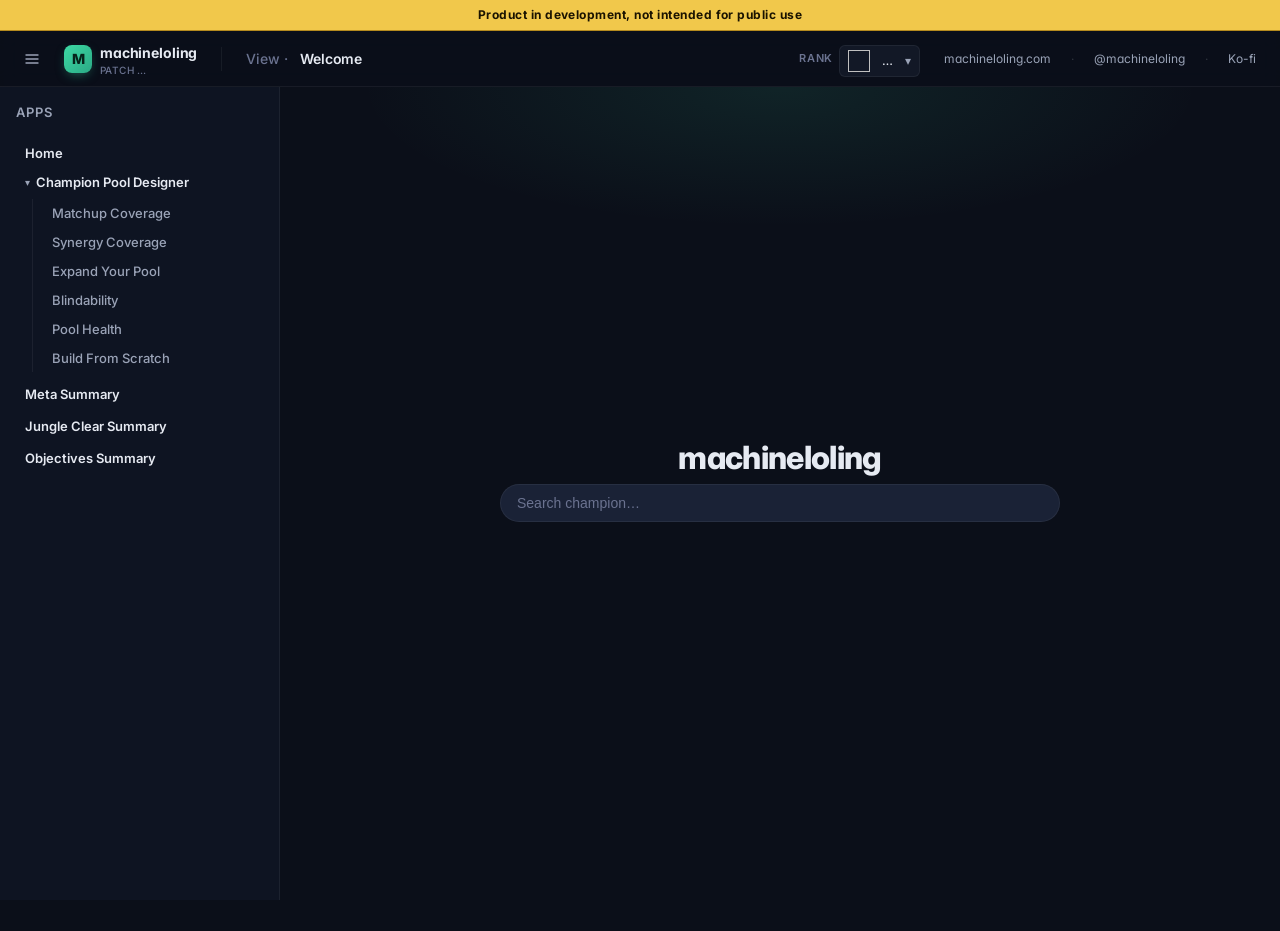
==== commit d95a0405: "Big machineloling title above welcome search bar" ====
--- a/frontend/index.html
+++ b/frontend/index.html
@@ -9,7 +9,7 @@
 <link rel="preconnect" href="https://fonts.googleapis.com">
 <link rel="preconnect" href="https://fonts.gstatic.com" crossorigin>
 <link rel="stylesheet" href="https://fonts.googleapis.com/css2?family=Inter:wght@400;500;600;700;800&display=swap">
-<link rel="stylesheet" href="style.css?v=77">
+<link rel="stylesheet" href="style.css?v=78">
 <script src="https://cdn.plot.ly/plotly-cartesian-2.35.2.min.js" charset="utf-8"></script>
 </head>
 <body>
@@ -165,6 +165,7 @@
     <!-- Welcome / landing tab -->
     <section id="view-welcome" class="view active">
       <div class="welcome-wrap">
+        <h1 class="welcome-title">machineloling</h1>
         <div class="welcome-search-wrap">
           <input id="welcome-champ-search" class="welcome-champ-search" type="text"
                  placeholder="Search champion…" autocomplete="off" aria-label="Search champion">
@@ -317,7 +318,7 @@
     defaultTier: "diamond",
   };
 </script>
-<script type="module" src="src/main.js?v=77"></script>
+<script type="module" src="src/main.js?v=78"></script>
 <script data-goatcounter="https://machineloling.goatcounter.com/count"
         async src="//gc.zgo.at/count.js"></script>
 </body>
--- a/frontend/style.css
+++ b/frontend/style.css
@@ -359,6 +359,15 @@
   min-height: calc(100vh - var(--topbar-h) - 80px);
   display: flex; flex-direction: column;
   align-items: center; justify-content: center;
+}
+.welcome-title {
+  margin: 0 0 24px;
+  font-size: 64px;
+  font-weight: 800;
+  letter-spacing: -0.02em;
+  color: var(--text);
+  text-align: center;
+  line-height: 1.05;
 }
 .welcome-search-wrap {
   display: flex; justify-content: center;
